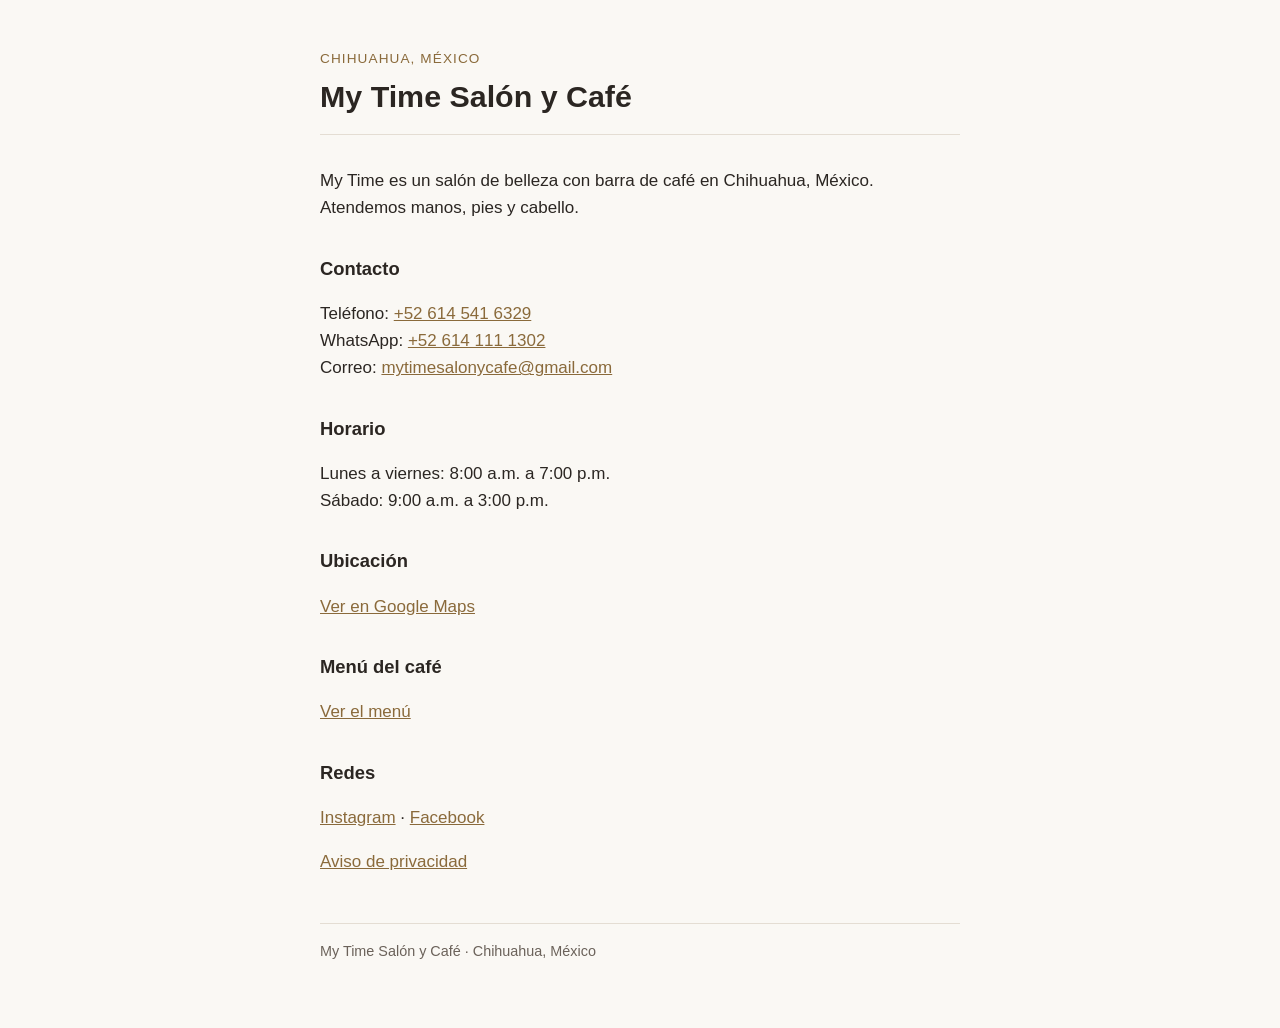
==== index.html @ 638a262f "Sitio genérico de My Time Salón y Café" ====
<!doctype html>
<html lang="es">
<head>
  <meta charset="utf-8">
  <meta name="viewport" content="width=device-width, initial-scale=1">
  <title>My Time Salón y Café</title>
  <meta name="description" content="My Time Salón y Café en Chihuahua, México: salón de belleza y barra de café.">
  <link rel="stylesheet" href="estilo.css">
</head>
<body>
  <main>
    <header>
      <p class="marca">Chihuahua, México</p>
      <h1>My Time Salón y Café</h1>
    </header>

    <p>My Time es un salón de belleza con barra de café en Chihuahua, México. Atendemos manos, pies y cabello.</p>

    <h2>Contacto</h2>
    <p>Teléfono: <a href="tel:+526145416329">+52 614 541 6329</a><br>
    WhatsApp: <a href="https://wa.me/526141111302">+52 614 111 1302</a><br>
    Correo: <a href="mailto:mytimesalonycafe@gmail.com">mytimesalonycafe@gmail.com</a></p>

    <h2>Horario</h2>
    <p>Lunes a viernes: 8:00 a.m. a 7:00 p.m.<br>Sábado: 9:00 a.m. a 3:00 p.m.</p>

    <h2>Ubicación</h2>
    <p><a href="https://share.google/6WHTY5V3MHViZvYzv">Ver en Google Maps</a></p>

    <h2>Menú del café</h2>
    <p><a href="https://mytimesalonycafe1-source.github.io/menu-mytime/">Ver el menú</a></p>

    <h2>Redes</h2>
    <p><a href="https://www.instagram.com/mytimesalonycafe/">Instagram</a> · <a href="https://www.facebook.com/61569001865676/">Facebook</a></p>

    <p><a href="privacidad.html">Aviso de privacidad</a></p>

    <footer>My Time Salón y Café · Chihuahua, México</footer>
  </main>
</body>
</html>
---- estilo.css ----
:root {
  --fondo: #faf8f4;
  --texto: #2b2622;
  --suave: #6b625a;
  --linea: #e4ddd3;
  --acento: #8a6a3b;
  color-scheme: light dark;
}
@media (prefers-color-scheme: dark) {
  :root {
    --fondo: #1d1a17;
    --texto: #ece6de;
    --suave: #b3a99d;
    --linea: #3a342e;
    --acento: #d2b07a;
  }
}
* { box-sizing: border-box; }
body {
  margin: 0;
  background: var(--fondo);
  color: var(--texto);
  font: 17px/1.6 -apple-system, BlinkMacSystemFont, "Segoe UI", Roboto, "Helvetica Neue", Arial, sans-serif;
}
main { max-width: 42rem; margin: 0 auto; padding: 3rem 1rem 4rem; }
header { border-bottom: 1px solid var(--linea); padding-bottom: 1.25rem; margin-bottom: 2rem; }
.marca { font-size: .85rem; letter-spacing: .08em; text-transform: uppercase; color: var(--acento); margin: 0 0 .5rem; }
h1 { font-size: 1.9rem; line-height: 1.2; margin: 0; text-wrap: balance; }
h2 { font-size: 1.15rem; margin: 2rem 0 .5rem; }
p, li { color: var(--texto); }
ul { padding-left: 1.2rem; }
a { color: var(--acento); }
a:focus-visible { outline: 2px solid var(--acento); outline-offset: 2px; }
.nota { color: var(--suave); font-size: .9rem; }
footer { margin-top: 3rem; padding-top: 1rem; border-top: 1px solid var(--linea); color: var(--suave); font-size: .9rem; }
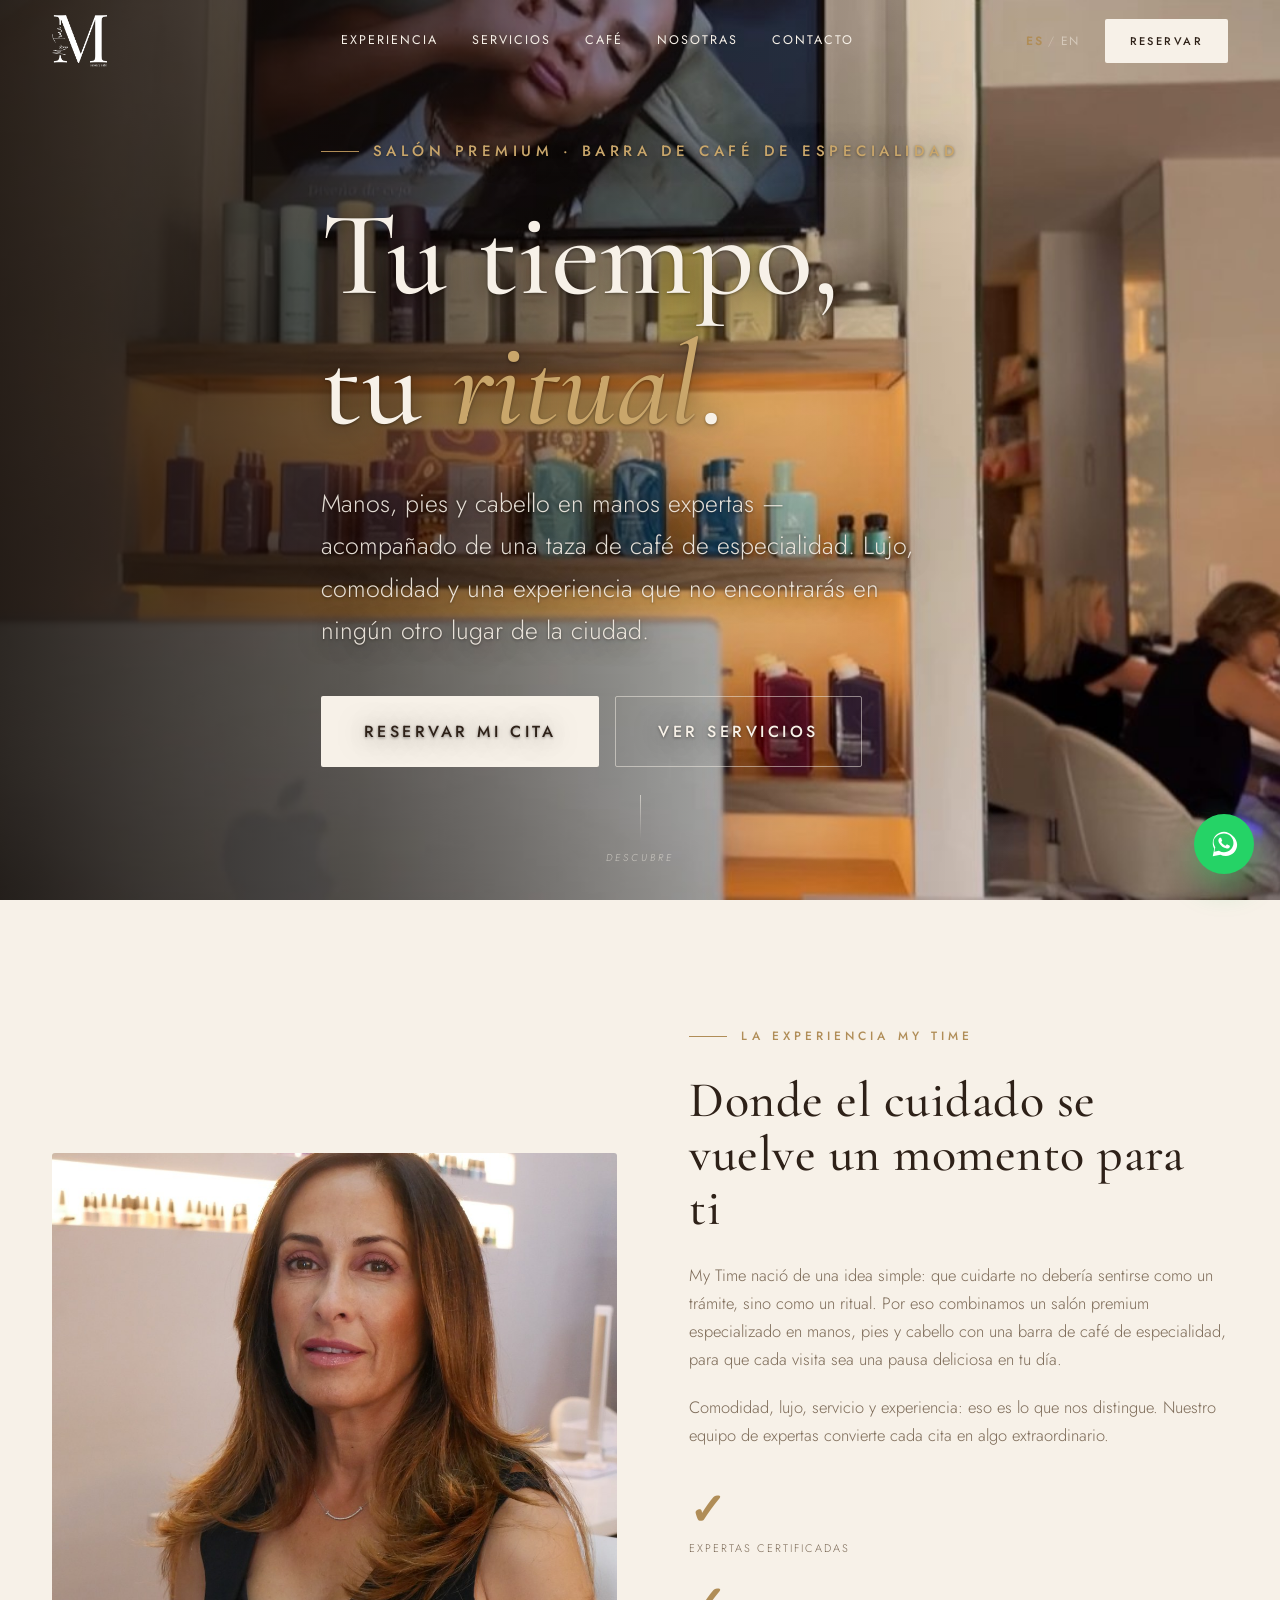
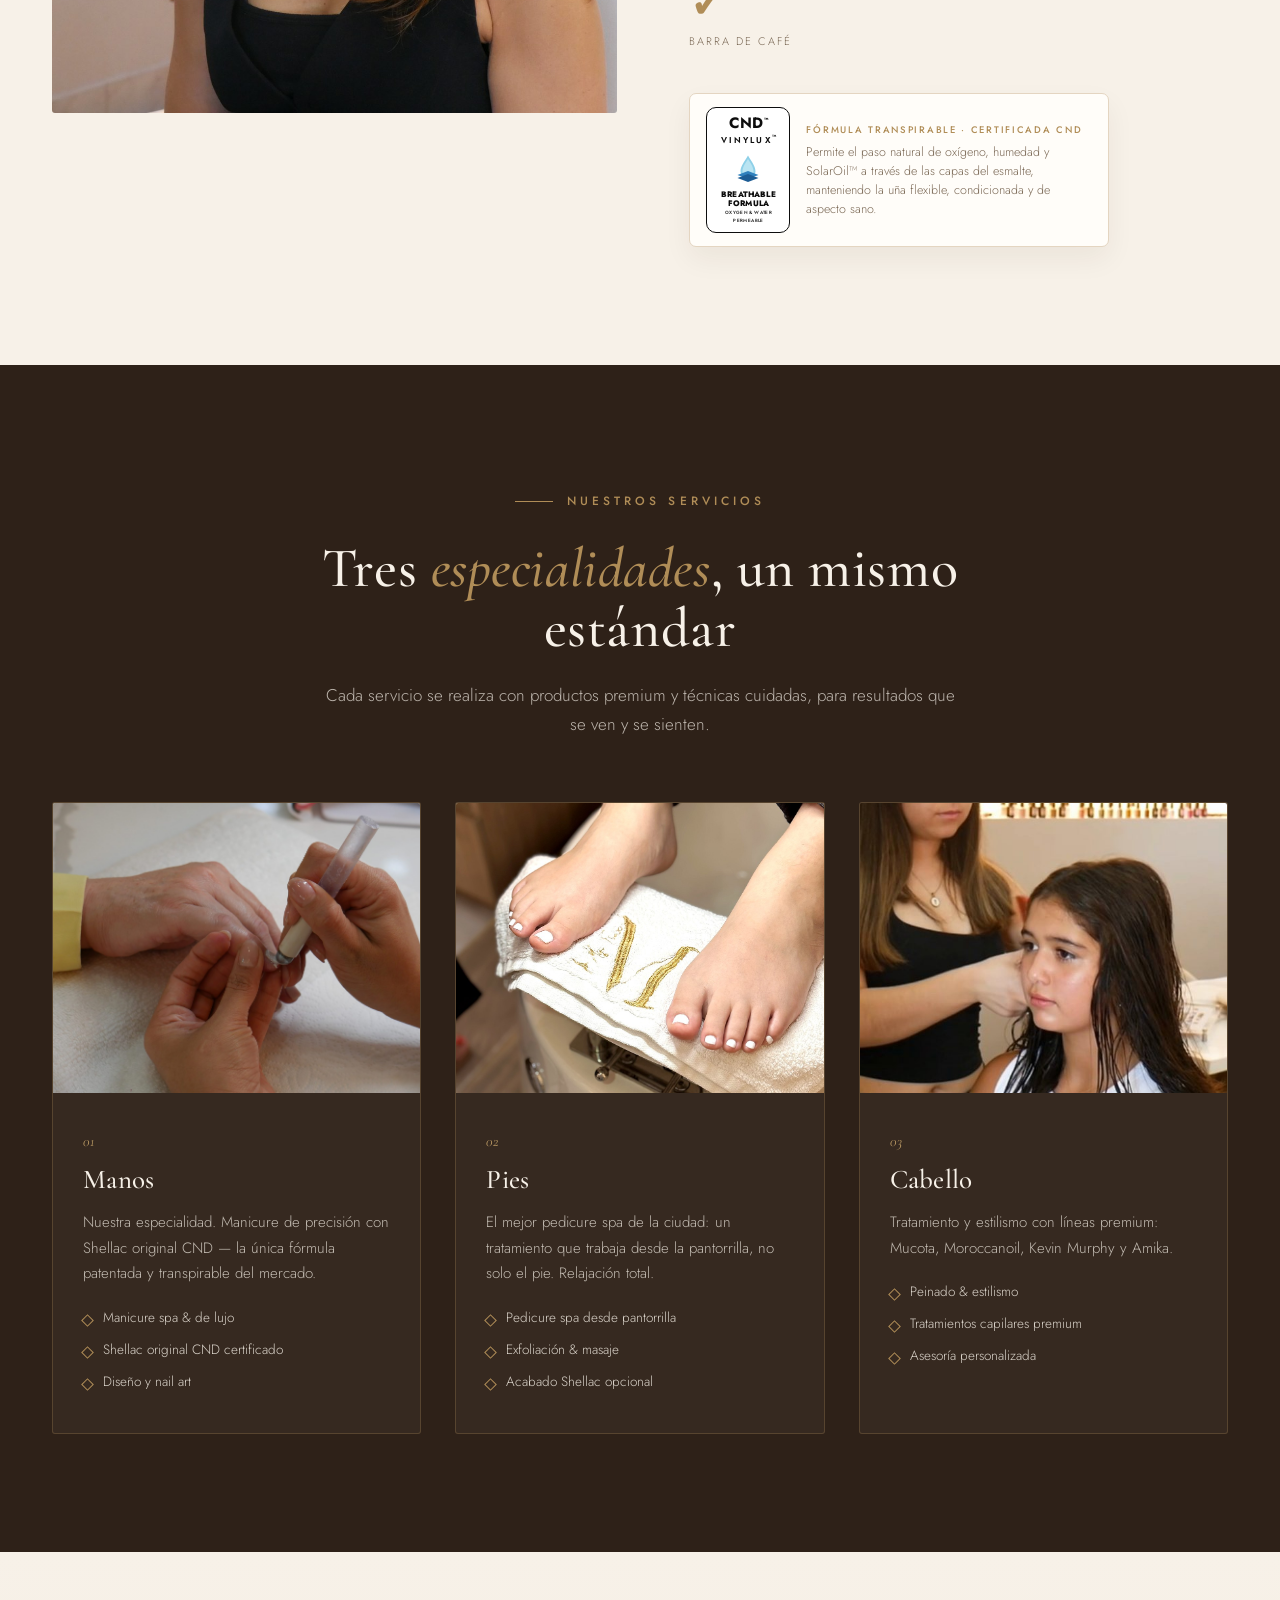
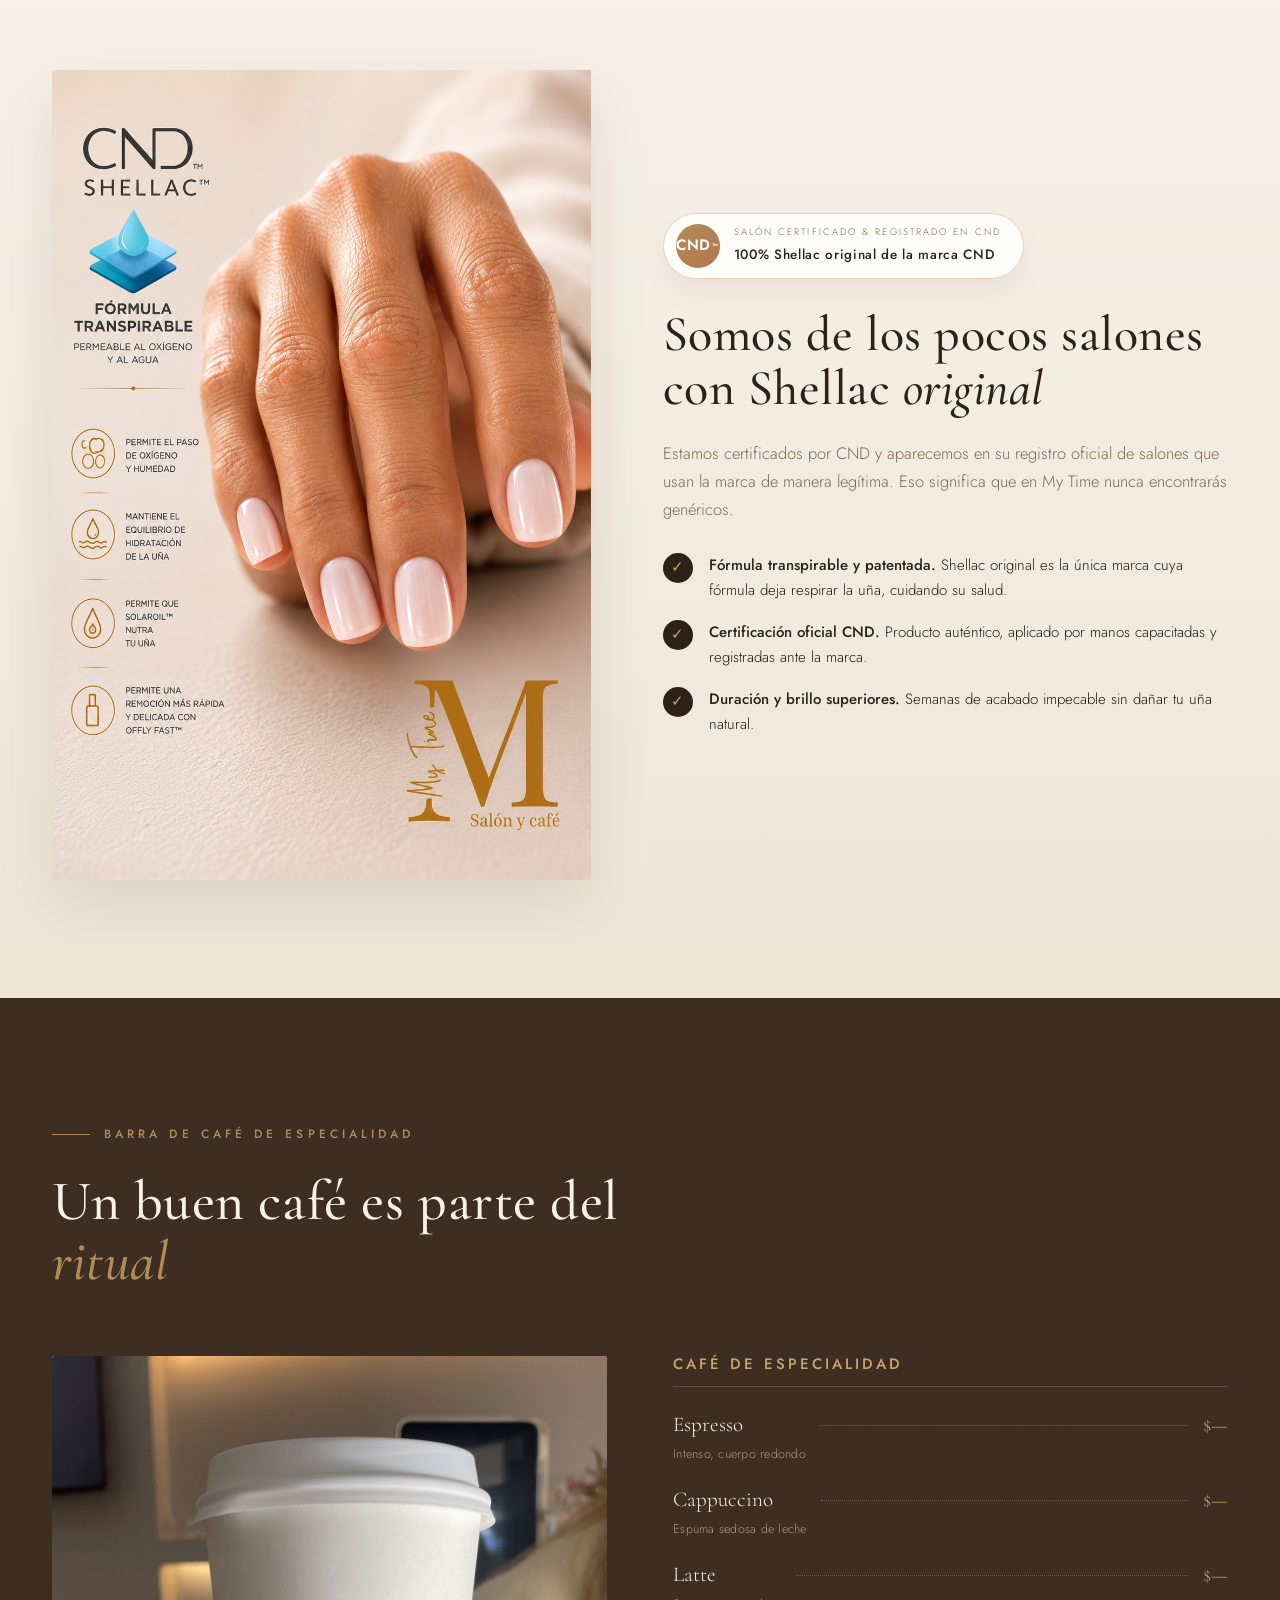
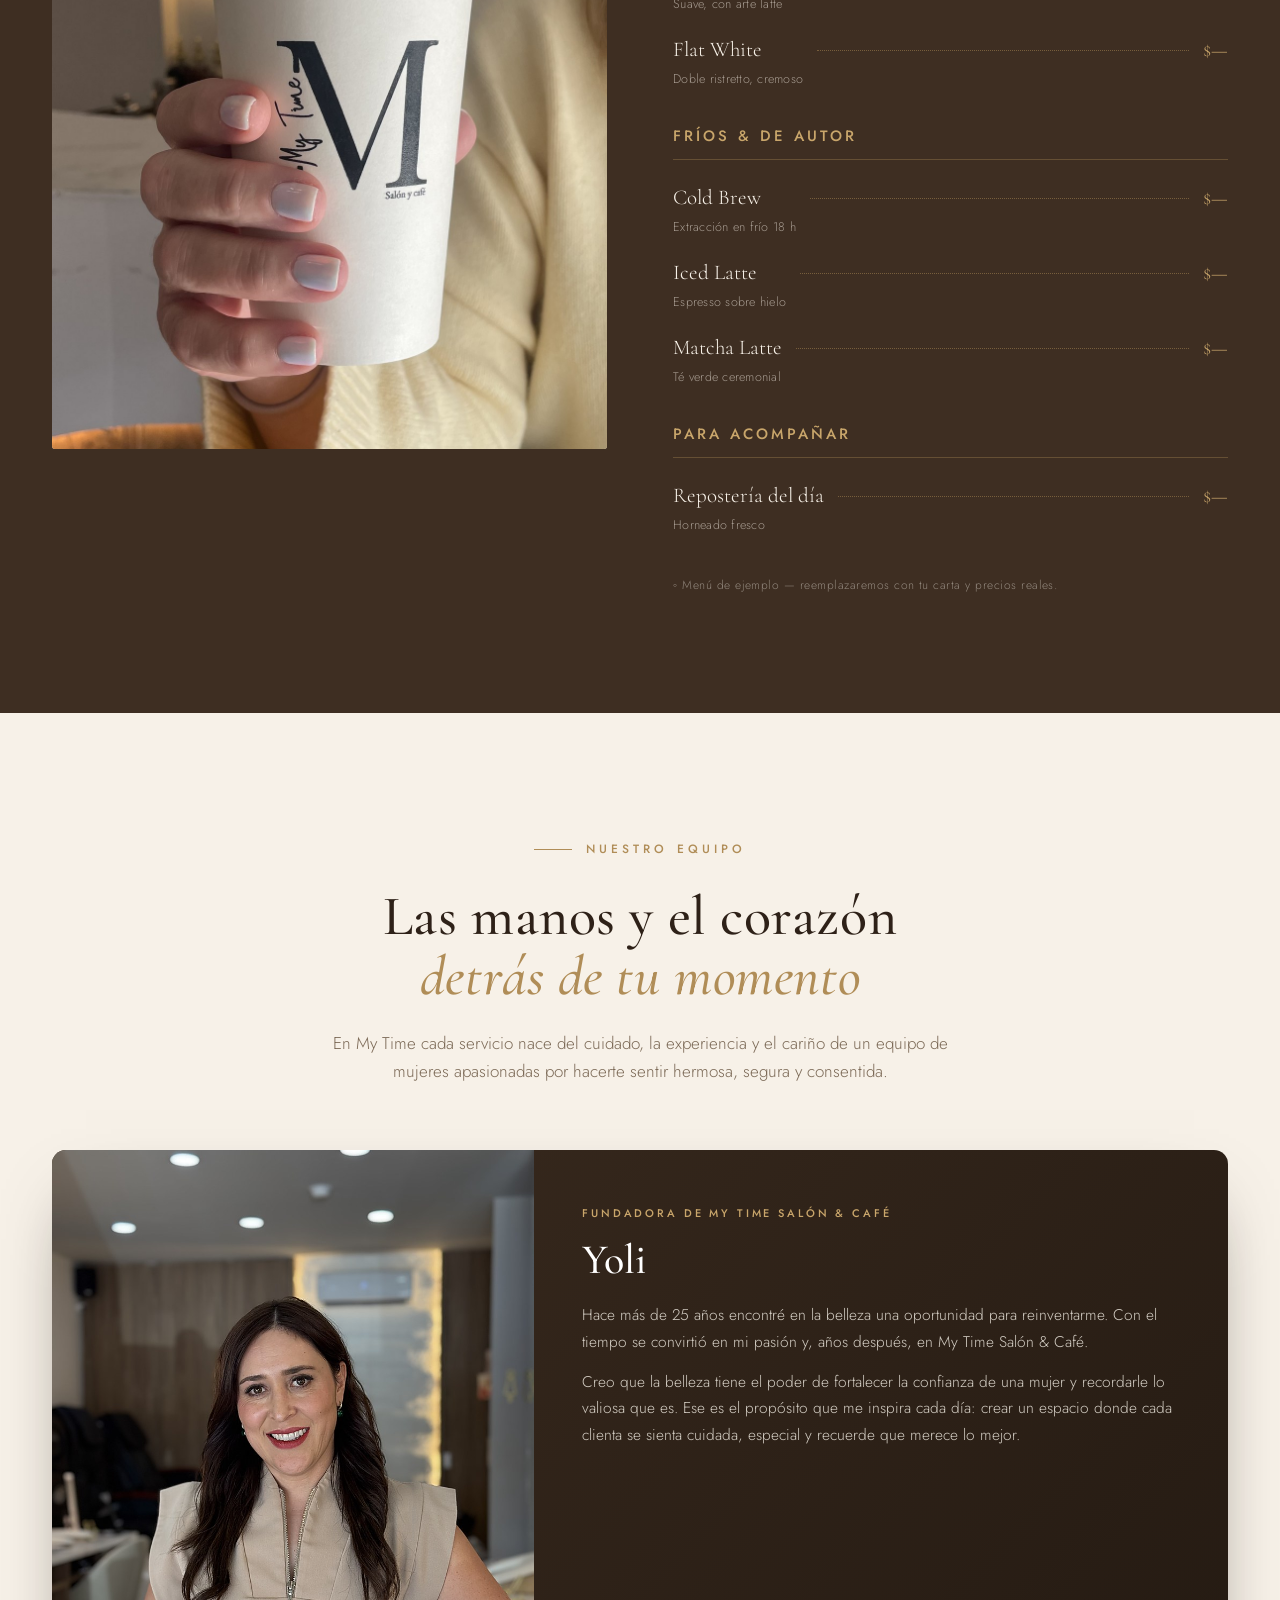
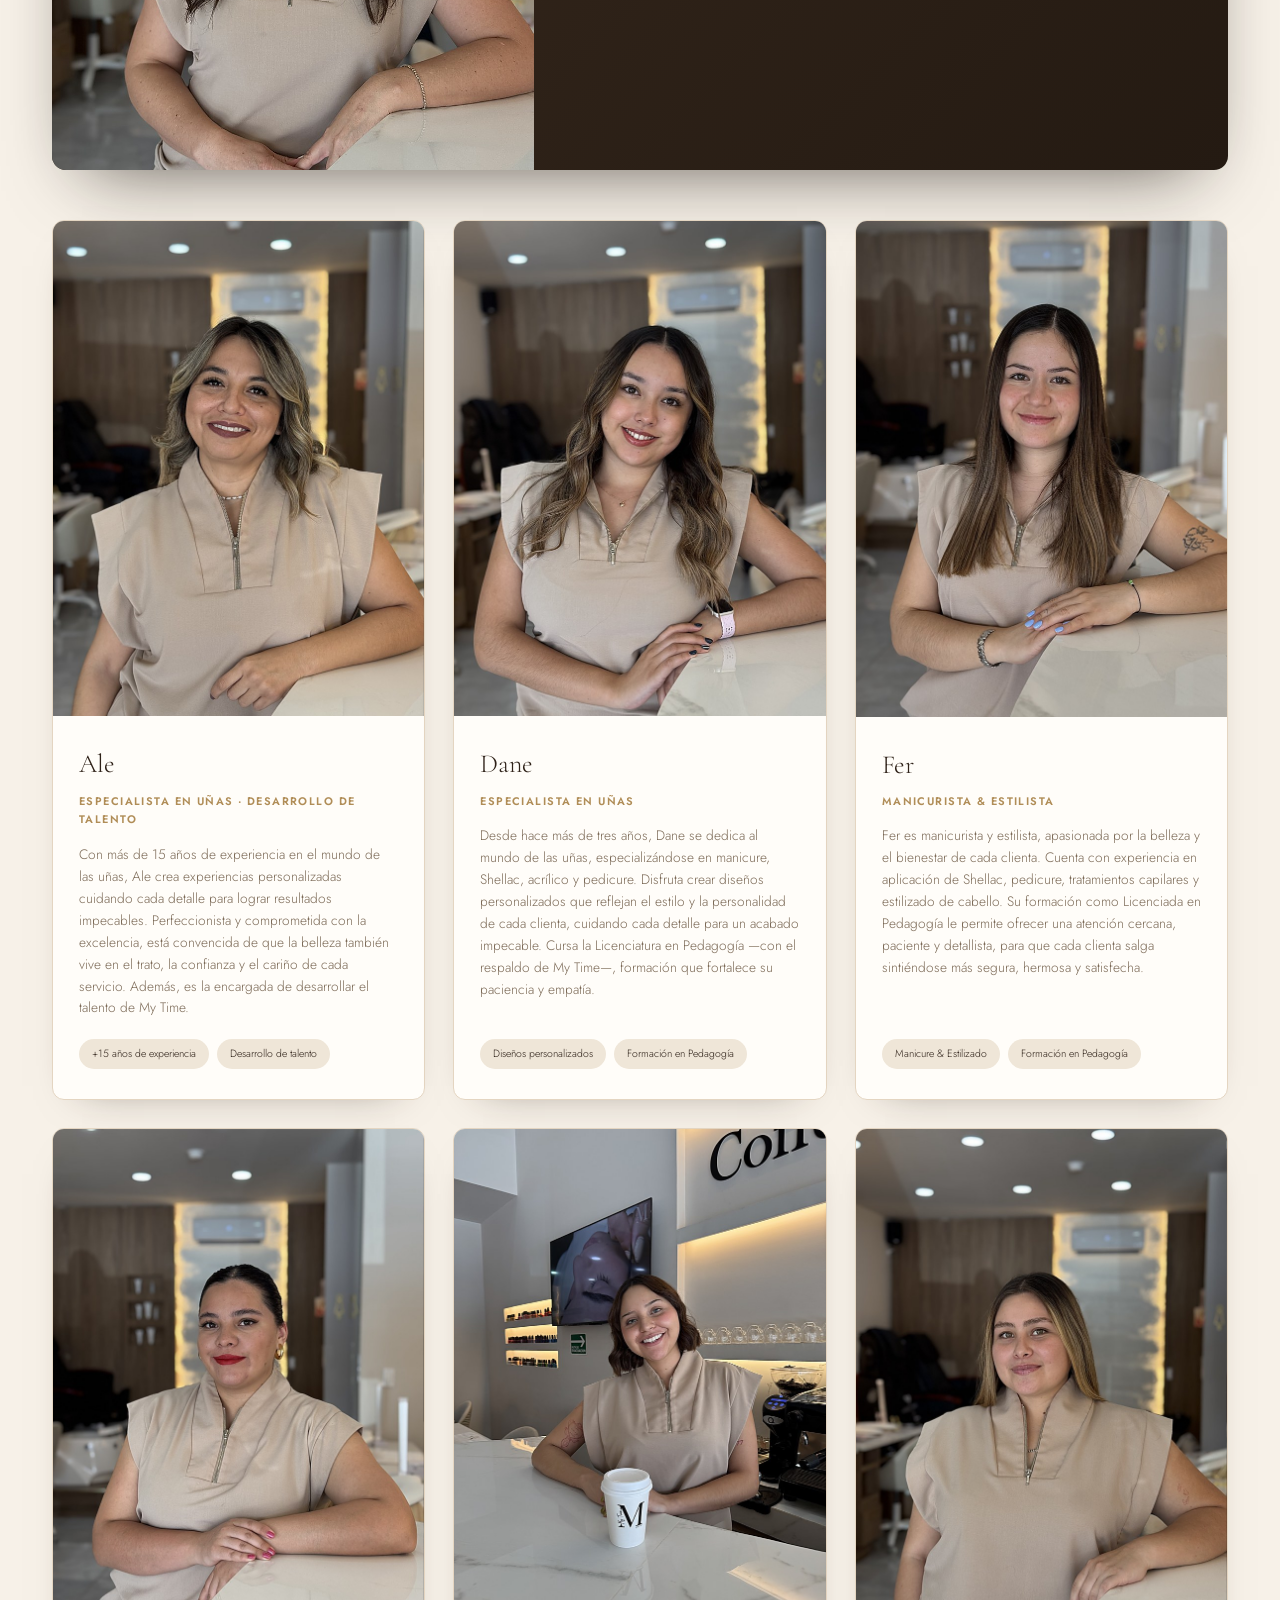
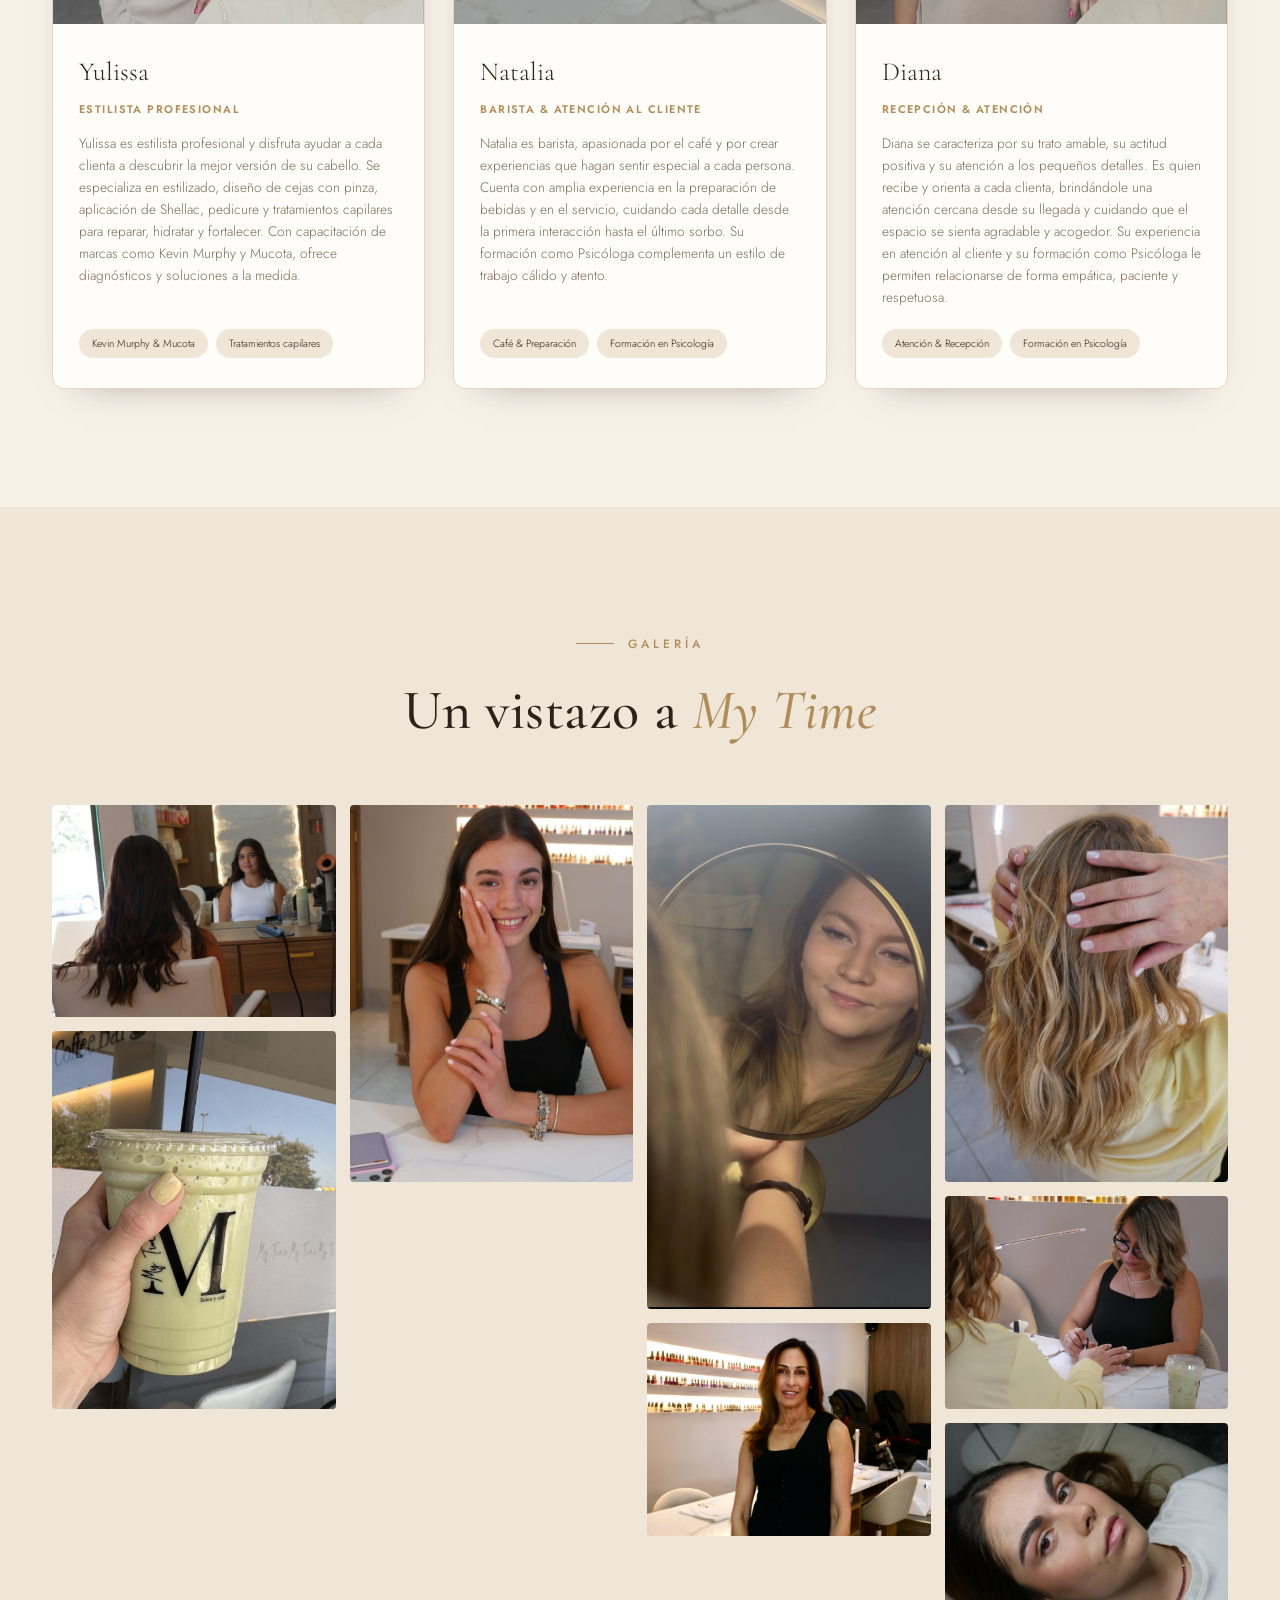
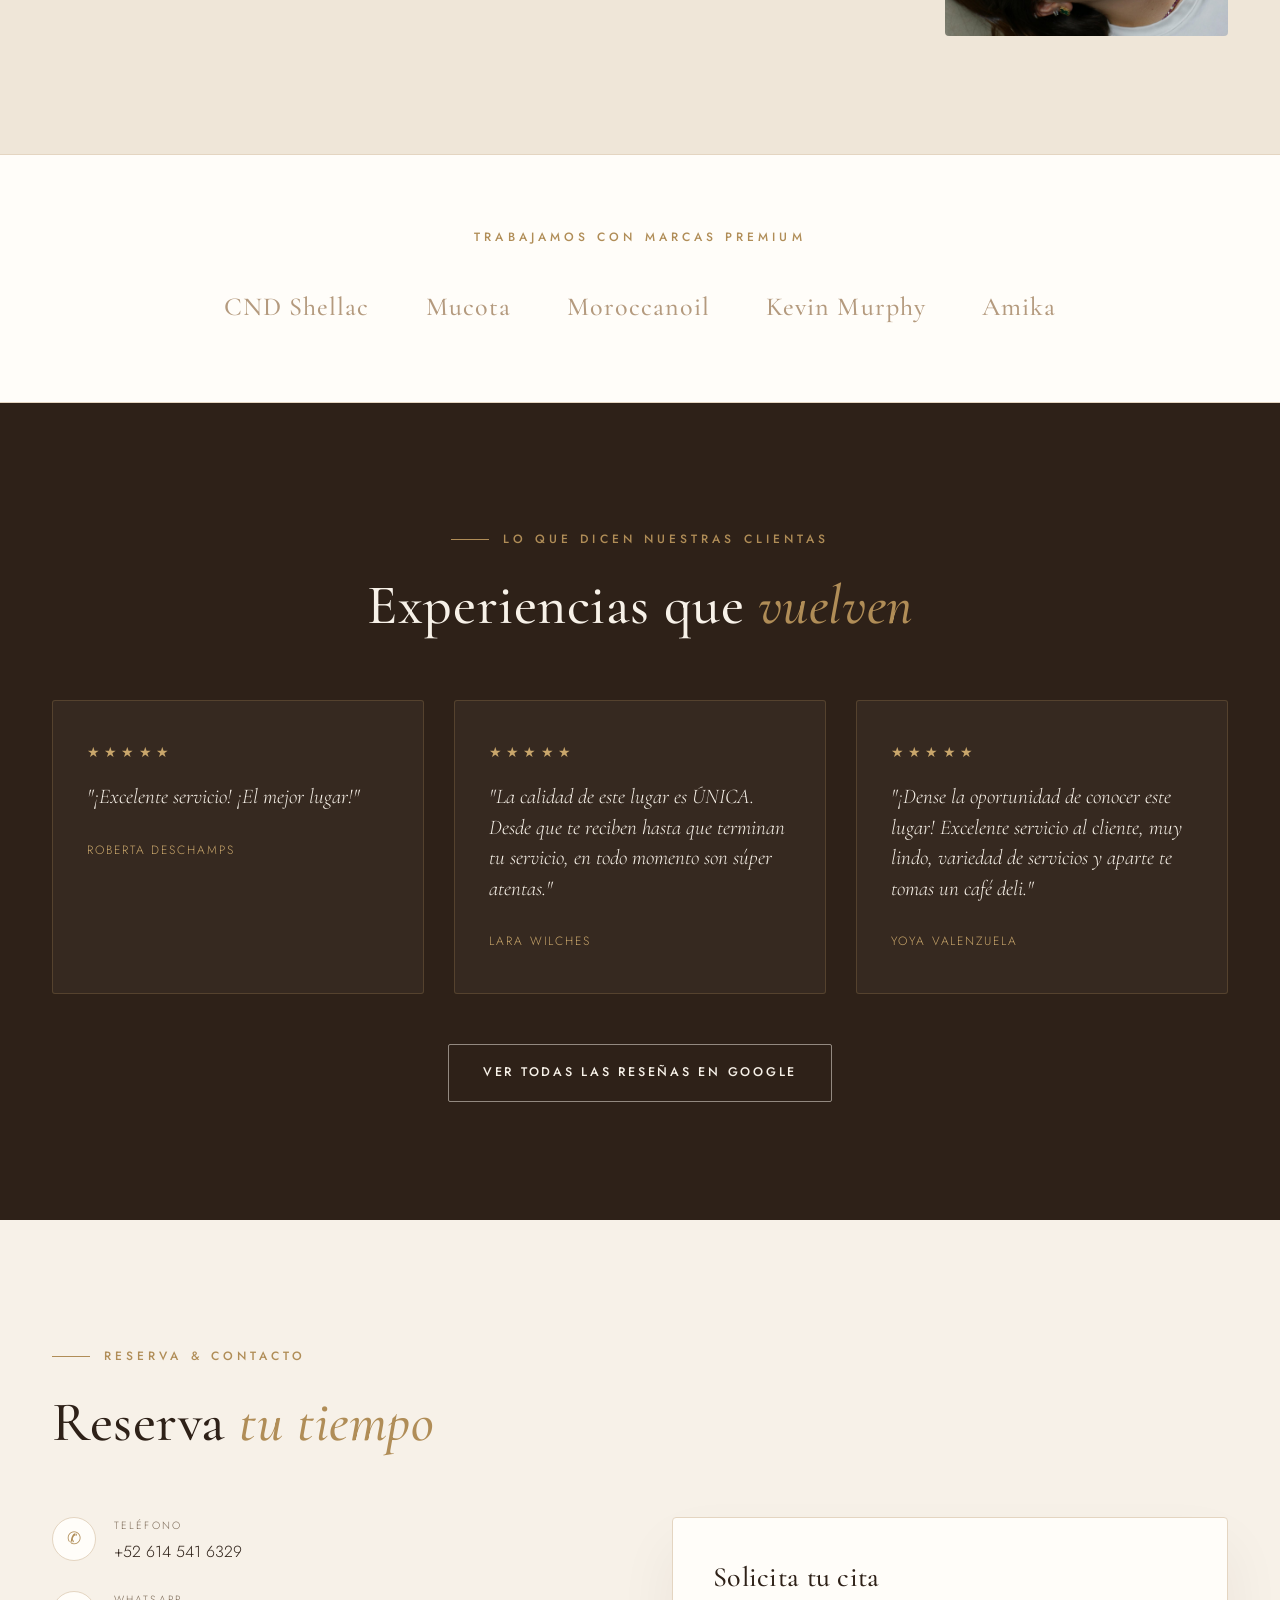
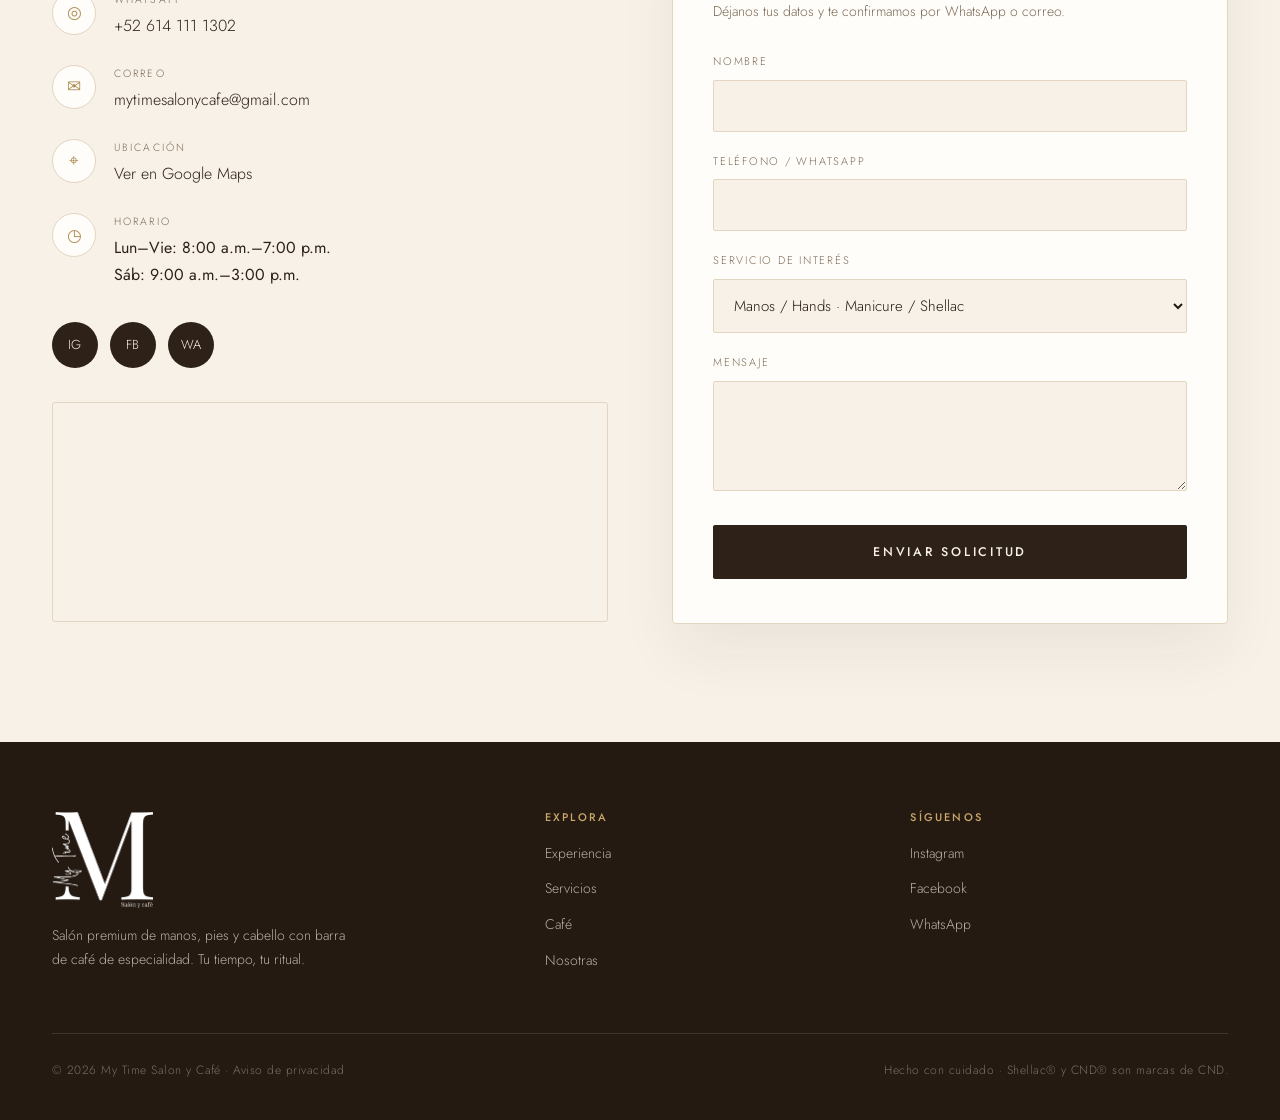
==== commit 869e1fed: "Sitio completo del salón (versión de trabajo) con aviso de privacidad" ====
--- a/index.html
+++ b/index.html
@@ -1,41 +1,865 @@
-<!doctype html>
+<!DOCTYPE html>
 <html lang="es">
 <head>
-  <meta charset="utf-8">
-  <meta name="viewport" content="width=device-width, initial-scale=1">
-  <title>My Time Salón y Café</title>
-  <meta name="description" content="My Time Salón y Café en Chihuahua, México: salón de belleza y barra de café.">
-  <link rel="stylesheet" href="estilo.css">
+<meta charset="UTF-8">
+<meta name="viewport" content="width=device-width, initial-scale=1.0">
+<title>My Time Salon y Café · Salón premium & barra de café de especialidad</title>
+<meta name="description" content="Salón premium de manos, pies y cabello con barra de café de especialidad. Shellac original CND certificado, pedicure spa y marcas premium. Una experiencia extraordinaria.">
+<link rel="preconnect" href="https://fonts.googleapis.com">
+<link rel="preconnect" href="https://fonts.gstatic.com" crossorigin>
+<link href="https://fonts.googleapis.com/css2?family=Cormorant+Garamond:ital,wght@0,400;0,500;0,600;1,400&family=Jost:wght@300;400;500;600&family=Pinyon+Script&display=swap" rel="stylesheet">
+<style>
+:root{
+  --cream:#F7F1E8;
+  --cream-2:#EFE6D8;
+  --sand:#E4D5C1;
+  --taupe:#B49A7E;
+  --brass:#B08D57;
+  --brass-2:#C9A66B;
+  --espresso:#2E2118;
+  --espresso-2:#3E2E22;
+  --terra:#B5744F;
+  --ink:#241A12;
+  --muted:#7C6A57;
+  --white:#FFFDF9;
+  --serif:'Cormorant Garamond',Georgia,serif;
+  --sans:'Jost',-apple-system,Segoe UI,sans-serif;
+  --maxw:1240px;
+  --logo:url("[data-uri]");
+}
+*{margin:0;padding:0;box-sizing:border-box}
+html{scroll-behavior:smooth}
+body{
+  font-family:var(--sans);
+  background:var(--cream);
+  color:var(--ink);
+  font-weight:300;
+  line-height:1.7;
+  -webkit-font-smoothing:antialiased;
+  overflow-x:hidden;
+}
+h1,h2,h3,h4{font-family:var(--serif);font-weight:500;line-height:1.08;letter-spacing:.01em}
+img{max-width:100%;display:block}
+a{color:inherit;text-decoration:none}
+.wrap{max-width:var(--maxw);margin:0 auto;padding:0 32px}
+.label{font-family:var(--sans);font-size:12px;letter-spacing:.34em;text-transform:uppercase;font-weight:500;color:var(--brass)}
+.eyebrow{display:inline-flex;align-items:center;gap:14px;margin-bottom:26px}
+.eyebrow::before{content:"";width:38px;height:1px;background:var(--brass)}
+.btn{
+  display:inline-flex;align-items:center;gap:10px;
+  font-family:var(--sans);font-size:12.5px;letter-spacing:.22em;text-transform:uppercase;font-weight:500;
+  padding:17px 34px;border-radius:2px;cursor:pointer;border:1px solid transparent;
+  transition:.35s ease;
+}
+.btn-solid{background:var(--espresso);color:var(--cream)}
+.btn-solid:hover{background:var(--brass);color:#fff}
+.btn-ghost{background:transparent;border-color:currentColor;color:var(--espresso)}
+.btn-ghost:hover{background:var(--espresso);color:var(--cream);border-color:var(--espresso)}
+.btn-light{background:var(--cream);color:var(--espresso)}
+.btn-light:hover{background:var(--brass);color:#fff}
+
+/* ---------- placeholder media ---------- */
+.ph{position:relative;overflow:hidden;background:linear-gradient(135deg,#e9dcc8,#d8c3a6 45%,#c2a583);isolation:isolate}
+.ph::after{
+  content:attr(data-ph);position:absolute;inset:0;display:flex;align-items:center;justify-content:center;
+  text-align:center;padding:24px;font-family:var(--sans);font-size:11px;letter-spacing:.24em;text-transform:uppercase;
+  color:rgba(46,33,24,.55);font-weight:500;line-height:2;
+}
+.ph::before{
+  content:"";position:absolute;inset:0;
+  background:
+    radial-gradient(circle at 30% 25%,rgba(255,255,255,.35),transparent 42%),
+    radial-gradient(circle at 78% 80%,rgba(46,33,24,.14),transparent 46%);
+  mix-blend-mode:overlay;
+}
+.ph-dark{background:linear-gradient(140deg,#3a2b1f,#2a1e15 55%,#1c130d)}
+.ph-dark::after{color:rgba(247,241,232,.5)}
+
+/* ---------- nav ---------- */
+header{position:fixed;top:0;left:0;width:100%;z-index:100;transition:.4s ease}
+header.scrolled{background:rgba(247,241,232,.94);backdrop-filter:blur(12px);box-shadow:0 1px 0 rgba(46,33,24,.08)}
+.nav{display:flex;align-items:center;justify-content:space-between;height:82px}
+.brand{display:flex;flex-direction:column;line-height:1;color:var(--cream);transition:.4s}
+.scrolled .brand{color:var(--espresso)}
+.brand-logo{display:block;width:120px;height:52px;background:var(--logo) left center/contain no-repeat;filter:brightness(0) invert(1);transition:.4s}
+.scrolled .brand-logo{filter:none}
+.foot-logo{display:block;width:104px;height:96px;background:var(--logo) left center/contain no-repeat;filter:brightness(0) invert(1);margin-bottom:6px}
+.brand .bm{font-family:'Pinyon Script',cursive;font-size:34px;font-weight:400;letter-spacing:.01em;line-height:.9}
+.brand .bs{font-family:var(--sans);font-size:9px;letter-spacing:.44em;text-transform:uppercase;margin-top:2px;opacity:.85;padding-left:2px}
+.nav-links{display:flex;align-items:center;gap:34px}
+.nav-links a.navlink{font-size:12.5px;letter-spacing:.16em;text-transform:uppercase;font-weight:400;color:var(--cream);transition:.3s;position:relative}
+.scrolled .nav-links a.navlink{color:var(--espresso)}
+.nav-links a.navlink::after{content:"";position:absolute;left:0;bottom:-6px;width:0;height:1px;background:var(--brass);transition:.3s}
+.nav-links a.navlink:hover::after{width:100%}
+.nav-links a.navlink:hover{color:var(--brass-2)}
+.lang{display:flex;gap:2px;align-items:center;font-size:12px;letter-spacing:.12em;color:var(--cream)}
+.scrolled .lang{color:var(--espresso)}
+.lang button{background:none;border:none;color:inherit;cursor:pointer;font-family:var(--sans);font-size:12px;letter-spacing:.12em;opacity:.5;padding:2px 3px;transition:.25s}
+.lang button.active{opacity:1;color:var(--brass);font-weight:600}
+.nav-cta{padding:12px 24px;font-size:11px}
+.burger{display:none;flex-direction:column;gap:5px;background:none;border:none;cursor:pointer;padding:6px}
+.burger span{width:24px;height:2px;background:var(--cream);transition:.3s}
+.scrolled .burger span{background:var(--espresso)}
+
+/* ---------- hero ---------- */
+.hero{position:relative;min-height:100vh;display:flex;align-items:center;color:var(--cream);overflow:hidden}
+.hero-photo{position:absolute;inset:0;z-index:-2}
+.hero-photo img,.hero-photo video{width:100%;height:100%;object-fit:cover;object-position:center;display:block}
+.hero::before{content:"";position:absolute;inset:0;z-index:-1;background:linear-gradient(90deg,rgba(18,12,8,.86) 0%,rgba(18,12,8,.6) 28%,rgba(18,12,8,.2) 55%,transparent 80%)}
+.hero-inner{text-shadow:0 2px 26px rgba(15,10,6,.6),0 1px 3px rgba(15,10,6,.4)}
+.hero-media{position:absolute;inset:0;z-index:-2;background:linear-gradient(150deg,#3a2b1f,#2a1e15 50%,#17100b)}
+.hero-media::after{content:attr(data-ph);position:absolute;bottom:22px;right:26px;font-size:10px;letter-spacing:.2em;text-transform:uppercase;color:rgba(247,241,232,.4)}
+.hero-media .grain{position:absolute;inset:0;opacity:.5;background:
+  radial-gradient(circle at 22% 30%,rgba(176,141,87,.32),transparent 45%),
+  radial-gradient(circle at 82% 70%,rgba(181,116,79,.28),transparent 50%);
+  animation:drift 18s ease-in-out infinite alternate}
+@keyframes drift{from{transform:scale(1) translate(0,0)}to{transform:scale(1.12) translate(-2%,-2%)}}
+.hero-inner{max-width:760px}
+.hero h1{font-size:clamp(60px,9.4vw,120px);font-weight:500;letter-spacing:.005em}
+.hero h1 em{font-style:italic;color:var(--brass-2)}
+.hero p.sub{font-size:clamp(21px,2vw,25px);font-weight:300;max-width:600px;margin:32px 0 44px;color:rgba(247,241,232,.9)}
+.hero .label{font-size:15px;letter-spacing:.3em}
+.hero .hero-cta .btn{font-size:16px;padding:21px 42px}
+.hero .label{color:var(--brass-2)}
+.hero-cta{display:flex;gap:16px;flex-wrap:wrap}
+.scroll-hint{position:absolute;bottom:34px;left:50%;transform:translateX(-50%);font-size:10px;letter-spacing:.3em;text-transform:uppercase;color:rgba(247,241,232,.6);display:flex;flex-direction:column;align-items:center;gap:10px;z-index:3}
+.scroll-hint span{width:1px;height:44px;background:linear-gradient(rgba(247,241,232,.6),transparent);animation:pulse 2.2s infinite}
+@keyframes pulse{0%,100%{opacity:.3}50%{opacity:1}}
+
+/* ---------- sections ---------- */
+section{position:relative}
+.sec{padding:118px 0}
+.sec-head{max-width:640px;margin-bottom:64px}
+.sec-head.center{margin-left:auto;margin-right:auto;text-align:center}
+.sec-head.center .eyebrow{justify-content:center}
+.sec-title{font-size:clamp(34px,4.6vw,56px);color:var(--espresso)}
+.sec-title em{font-style:italic;color:var(--brass)}
+.sec-intro{font-size:17px;color:var(--muted);margin-top:22px}
+
+/* intro / experience */
+.exp{background:var(--cream)}
+.exp-grid{display:grid;grid-template-columns:1.05fr 1fr;gap:72px;align-items:center}
+.exp-media{height:560px;border-radius:3px}
+.exp-copy h2{font-size:clamp(32px,4vw,50px);color:var(--espresso);margin-bottom:26px}
+.exp-copy p{color:var(--muted);margin-bottom:20px;font-size:16.5px}
+.exp-stats{display:flex;gap:44px;margin-top:40px;flex-wrap:wrap}
+.exp-stats .st b{font-family:var(--serif);font-size:44px;color:var(--brass);font-weight:600;display:block;line-height:1}
+.exp-stats .st small{font-size:11px;letter-spacing:.18em;text-transform:uppercase;color:var(--muted)}
+
+/* services */
+.services{background:var(--espresso);color:var(--cream)}
+.services .sec-title,.services .exp-copy h2{color:var(--cream)}
+.services .sec-intro{color:rgba(247,241,232,.7)}
+.svc-grid{display:grid;grid-template-columns:repeat(3,1fr);gap:34px}
+.svc{background:rgba(247,241,232,.04);border:1px solid rgba(176,141,87,.28);border-radius:3px;overflow:hidden;transition:.4s;display:flex;flex-direction:column}
+.svc:hover{transform:translateY(-8px);border-color:var(--brass);background:rgba(247,241,232,.07)}
+.svc-media{height:290px}
+.svc-media video{width:100%;height:100%;object-fit:cover;display:block}
+.svc-body{padding:34px 30px 40px}
+.svc-body .num{font-family:var(--serif);font-size:15px;color:var(--brass-2);font-style:italic}
+.svc-body h3{font-size:27px;margin:10px 0 16px;color:var(--cream)}
+.svc-body p{font-size:15px;color:rgba(247,241,232,.72);margin-bottom:20px}
+.svc-body ul{list-style:none;display:flex;flex-direction:column;gap:9px}
+.svc-body li{font-size:13.5px;color:rgba(247,241,232,.85);padding-left:20px;position:relative}
+.svc-body li::before{content:"";position:absolute;left:0;top:9px;width:7px;height:7px;border:1px solid var(--brass);transform:rotate(45deg)}
+
+/* shellac feature */
+.shellac{background:linear-gradient(180deg,var(--cream),var(--cream-2))}
+.shellac-grid{display:grid;grid-template-columns:1fr 1.05fr;gap:72px;align-items:center}
+.shellac-media{border-radius:3px;align-self:center}
+.shellac-media img{width:100%;height:auto;display:block;border-radius:3px;box-shadow:0 24px 60px rgba(46,33,24,.1)}
+.badge-cert{display:inline-flex;align-items:center;gap:14px;background:var(--white);border:1px solid var(--sand);border-radius:60px;padding:10px 22px 10px 12px;margin-bottom:28px;box-shadow:0 12px 30px rgba(46,33,24,.06)}
+.badge-cert .seal{width:44px;height:44px;border-radius:50%;background:linear-gradient(135deg,var(--brass),var(--terra));display:flex;align-items:center;justify-content:center;color:#fff;font-family:var(--serif);font-size:19px;font-weight:600}
+.badge-cert div small{display:block;font-size:9.5px;letter-spacing:.22em;text-transform:uppercase;color:var(--muted)}
+.badge-cert div b{font-size:13.5px;letter-spacing:.05em;color:var(--espresso);font-weight:500}
+.shellac-copy h2{font-size:clamp(32px,4vw,50px);color:var(--espresso);margin-bottom:24px}
+.shellac-copy p{color:var(--muted);margin-bottom:18px;font-size:16.5px}
+.shellac-points{margin-top:30px;display:flex;flex-direction:column;gap:16px}
+.shellac-points .pt{display:flex;gap:16px;align-items:flex-start}
+.shellac-points .pt i{flex:none;width:30px;height:30px;border-radius:50%;background:var(--espresso);color:var(--brass-2);display:flex;align-items:center;justify-content:center;font-style:normal;font-family:var(--serif);font-size:15px}
+.shellac-points .pt p{margin:0;font-size:15px;color:var(--ink)}
+.shellac-points .pt p b{font-weight:500;color:var(--espresso)}
+
+/* cafe */
+.cafe{background:var(--espresso-2);color:var(--cream)}
+.cafe .sec-title{color:var(--cream)}
+.cafe .sec-intro{color:rgba(247,241,232,.72)}
+.cafe-grid{display:grid;grid-template-columns:1fr 1fr;gap:66px;align-items:start}
+.cafe-media{border-radius:3px;position:sticky;top:100px;align-self:start}
+.cafe-media img{width:100%;height:auto;display:block;border-radius:3px}
+.menu-cat{margin-bottom:38px}
+.menu-cat h3{font-size:15px;letter-spacing:.2em;text-transform:uppercase;color:var(--brass-2);font-family:var(--sans);font-weight:500;padding-bottom:14px;border-bottom:1px solid rgba(176,141,87,.35);margin-bottom:20px}
+.menu-item{display:flex;align-items:baseline;gap:14px;margin-bottom:16px}
+.menu-item .mi-name{font-family:var(--serif);font-size:21px;color:var(--cream)}
+.menu-item .mi-desc{font-size:12.5px;color:rgba(247,241,232,.55);display:block;margin-top:2px;letter-spacing:.02em;font-family:var(--sans)}
+.menu-item .mi-dots{flex:1;border-bottom:1px dotted rgba(176,141,87,.5);transform:translateY(-5px)}
+.menu-item .mi-price{font-family:var(--serif);font-size:20px;color:var(--brass-2)}
+.menu-note{margin-top:14px;font-size:12px;color:rgba(247,241,232,.45);letter-spacing:.04em}
+
+/* team */
+.team{background:var(--cream)}
+.team-grid{display:grid;grid-template-columns:repeat(4,1fr);gap:26px}
+.member{text-align:left}
+.member-media{height:340px;border-radius:3px;margin-bottom:20px;transition:.4s}
+.member:hover .member-media{transform:translateY(-6px)}
+.member h3{font-size:23px;color:var(--espresso)}
+.member .role{font-size:11px;letter-spacing:.18em;text-transform:uppercase;color:var(--brass);margin-top:5px}
+.member p{font-size:14px;color:var(--muted);margin-top:12px}
+
+/* gallery */
+.gallery{background:var(--cream-2)}
+.gal-grid{column-count:4;column-gap:14px}
+.gal-item{break-inside:avoid;margin:0 0 14px;border-radius:4px;overflow:hidden;background-color:#e4d5c1}
+.gal-item img{width:100%;height:auto;display:block}
+
+/* brands */
+.brands{background:var(--white);padding:72px 0;border-top:1px solid var(--sand);border-bottom:1px solid var(--sand)}
+.brands .lab{text-align:center;margin-bottom:38px}
+.brand-row{display:flex;flex-wrap:wrap;justify-content:center;align-items:center;gap:20px 56px}
+.brand-name{font-family:var(--serif);font-size:26px;letter-spacing:.04em;color:var(--taupe);transition:.3s;font-weight:500}
+.brand-name:hover{color:var(--espresso)}
+
+/* testimonials */
+.testi{background:var(--espresso);color:var(--cream)}
+.testi .sec-title{color:var(--cream)}
+.testi-grid{display:grid;grid-template-columns:repeat(3,1fr);gap:30px}
+.quote{background:rgba(247,241,232,.04);border:1px solid rgba(176,141,87,.25);border-radius:3px;padding:40px 34px}
+.quote .stars{color:var(--brass-2);letter-spacing:.3em;font-size:14px;margin-bottom:18px}
+.quote p{font-family:var(--serif);font-size:21px;font-style:italic;color:var(--cream);line-height:1.45;margin-bottom:22px}
+.quote .who{font-size:12px;letter-spacing:.16em;text-transform:uppercase;color:var(--brass-2)}
+
+/* contact */
+.contact{background:var(--cream)}
+.contact-grid{display:grid;grid-template-columns:1fr 1fr;gap:64px}
+.contact-info .line{display:flex;gap:18px;margin-bottom:26px;align-items:flex-start}
+.contact-info .line i{flex:none;width:44px;height:44px;border-radius:50%;background:var(--white);border:1px solid var(--sand);display:flex;align-items:center;justify-content:center;color:var(--brass);font-style:normal;font-size:17px}
+.contact-info .line small{font-size:10.5px;letter-spacing:.2em;text-transform:uppercase;color:var(--muted);display:block;margin-bottom:3px}
+.contact-info .line b{font-weight:400;font-size:16px;color:var(--espresso)}
+.contact-info .line a{font-size:16px;color:var(--espresso);border-bottom:1px solid transparent;transition:.3s}
+.contact-info .line a:hover{border-color:var(--brass);color:var(--brass)}
+.socials{display:flex;gap:12px;margin-top:34px}
+.socials a{width:46px;height:46px;border-radius:50%;background:var(--espresso);color:var(--cream);display:flex;align-items:center;justify-content:center;transition:.35s;font-size:13px;letter-spacing:.02em}
+.socials a:hover{background:var(--brass);transform:translateY(-4px)}
+.map-embed{margin-top:34px;height:220px;border-radius:3px;overflow:hidden;border:1px solid var(--sand)}
+.form{background:var(--white);border:1px solid var(--sand);border-radius:4px;padding:44px 40px;box-shadow:0 30px 60px rgba(46,33,24,.06)}
+.form h3{font-size:28px;color:var(--espresso);margin-bottom:8px}
+.form p.fnote{font-size:14px;color:var(--muted);margin-bottom:28px}
+.field{margin-bottom:20px}
+.field label{display:block;font-size:11px;letter-spacing:.16em;text-transform:uppercase;color:var(--muted);margin-bottom:9px}
+.field input,.field select,.field textarea{
+  width:100%;padding:14px 16px;border:1px solid var(--sand);background:var(--cream);border-radius:2px;
+  font-family:var(--sans);font-size:15px;color:var(--ink);font-weight:300;transition:.3s;
+}
+.field input:focus,.field select:focus,.field textarea:focus{outline:none;border-color:var(--brass);background:var(--white)}
+.field textarea{resize:vertical;min-height:110px}
+.form .btn{width:100%;justify-content:center;margin-top:6px}
+
+/* footer */
+footer{background:var(--ink);color:rgba(247,241,232,.7);padding:70px 0 40px}
+.foot-grid{display:grid;grid-template-columns:1.4fr 1fr 1fr;gap:48px;margin-bottom:48px}
+.foot-brand .bm{font-family:'Pinyon Script',cursive;font-size:44px;color:var(--cream);font-weight:400;line-height:1}
+.foot-brand p{margin-top:16px;font-size:14px;max-width:300px}
+.foot-col h4{font-family:var(--sans);font-size:11px;letter-spacing:.2em;text-transform:uppercase;color:var(--brass-2);margin-bottom:18px;font-weight:500}
+.foot-col a{display:block;font-size:14px;margin-bottom:12px;transition:.3s}
+.foot-col a:hover{color:var(--brass-2)}
+.foot-bottom{border-top:1px solid rgba(247,241,232,.12);padding-top:26px;display:flex;justify-content:space-between;flex-wrap:wrap;gap:12px;font-size:12px;letter-spacing:.04em;color:rgba(247,241,232,.4)}
+
+/* whatsapp float */
+.wa-float{position:fixed;bottom:26px;right:26px;z-index:90;width:60px;height:60px;border-radius:50%;background:#25D366;display:flex;align-items:center;justify-content:center;box-shadow:0 12px 30px rgba(37,211,102,.4);transition:.35s;color:#fff}
+.wa-float:hover{transform:scale(1.08)}
+.wa-float svg{width:30px;height:30px;fill:#fff}
+
+/* cnd breathable credential */
+.stats-row{display:flex;align-items:center;gap:40px;flex-wrap:wrap;margin-top:40px}
+.stats-row .exp-stats{flex-direction:column;gap:22px;margin:0}
+.cnd-cred{display:flex;align-items:center;gap:16px;margin:0;padding:13px 16px;background:var(--white);border:1px solid var(--sand);border-radius:7px;max-width:420px;box-shadow:0 12px 28px rgba(46,33,24,.06)}
+.cnd-badge{flex:none;width:84px;border:1.5px solid #0d0d0d;border-radius:10px;padding:8px 6px 7px;text-align:center;background:#fff}
+.cnd-badge .b1{font-family:var(--sans);font-weight:700;font-size:15px;letter-spacing:.02em;color:#0d0d0d;line-height:.95}
+.cnd-badge .b1 sup,.cnd-badge .b2 sup{font-size:6px;vertical-align:super}
+.cnd-badge .b2{font-family:var(--sans);font-weight:600;font-size:8.5px;letter-spacing:.24em;color:#0d0d0d;margin-top:1px;padding-left:.24em}
+.cnd-drop{width:32px;height:32px;display:block;margin:6px auto 5px}
+.cnd-badge .b3{font-family:var(--sans);font-weight:800;font-size:8px;letter-spacing:.02em;color:#0d0d0d;line-height:1.1}
+.cnd-badge .b4{font-family:var(--sans);font-size:4.6px;font-weight:600;letter-spacing:.08em;color:#333;margin-top:2px}
+.cnd-cred .cc-text small{font-size:9.5px;letter-spacing:.18em;text-transform:uppercase;color:var(--brass);display:block;margin-bottom:5px;font-weight:500}
+.cnd-cred .cc-text p{font-size:12.5px;color:var(--muted);margin:0;line-height:1.5}
+@media(max-width:560px){.cnd-cred{flex-direction:column;text-align:center;max-width:340px}}
+
+/* team · fundadora + colaboradoras */
+.founder{margin-bottom:50px}
+.founder-card{display:grid;grid-template-columns:.82fr 1.18fr;background:linear-gradient(135deg,#3a2b1f,#241a12);border-radius:14px;overflow:hidden;box-shadow:0 30px 70px -34px rgba(20,14,9,.7)}
+.founder-photo{min-height:620px;background-color:#241a15;background-image:radial-gradient(circle at 32% 30%,rgba(176,141,87,.25),transparent 60%),linear-gradient(160deg,#4a382a,#241a15);display:flex;align-items:center;justify-content:center}
+.founder-body{padding:54px 48px;color:#f0e7dd}
+.founder-body .role{font-size:11px;letter-spacing:.26em;text-transform:uppercase;color:var(--brass-2);font-weight:500;margin-bottom:14px}
+.founder-body h3{font-family:var(--serif);font-size:clamp(30px,3.4vw,42px);color:#fff;margin-bottom:20px;font-weight:500}
+.founder-body p{color:rgba(247,241,232,.82);margin-bottom:14px;font-size:15.5px}
+.tm-grid{display:grid;grid-template-columns:repeat(3,1fr);gap:28px}
+.tm-card{background:var(--white);border:1px solid var(--sand);border-radius:12px;overflow:hidden;display:flex;flex-direction:column;transition:.35s;box-shadow:0 16px 40px -30px rgba(46,33,24,.55)}
+.tm-card:hover{transform:translateY(-6px);box-shadow:0 26px 54px -28px rgba(46,33,24,.5)}
+.tm-photo{aspect-ratio:3/4;background-color:#e4d5c1;background-image:radial-gradient(circle at 35% 30%,#f4e9df,transparent 65%),linear-gradient(160deg,#efe6d8,#e4d5c1);background-size:cover;background-position:center;display:flex;align-items:center;justify-content:center}
+.ph-hint{text-align:center;font-size:10.5px;letter-spacing:.16em;text-transform:uppercase;color:var(--taupe)}
+.ph-hint svg{display:block;margin:0 auto 8px;opacity:.55}
+.tm-body{padding:26px 26px 30px;display:flex;flex-direction:column;flex:1}
+.tm-body .name{font-family:var(--serif);font-size:26px;color:var(--espresso);margin-bottom:5px}
+.tm-body .role{font-size:11px;letter-spacing:.13em;text-transform:uppercase;color:var(--brass);font-weight:600;margin-bottom:15px}
+.tm-body p{color:var(--muted);font-size:13.7px;line-height:1.6}
+.tm-tags{margin-top:auto;padding-top:20px;display:flex;flex-wrap:wrap;gap:8px}
+.tm-tags span{font-size:10.5px;background:var(--cream-2);color:var(--espresso);padding:6px 13px;border-radius:20px}
+@media(max-width:900px){.founder-card{grid-template-columns:1fr}.founder-photo{min-height:260px}.tm-grid{grid-template-columns:repeat(2,1fr)}}
+@media(max-width:600px){.tm-grid{grid-template-columns:1fr}.founder-body{padding:34px 26px}}
+
+/* photos */
+.photo{background-size:cover;background-position:center;background-repeat:no-repeat}
+.svc-media,.exp-media,.shellac-media,.cafe-media,.member-media,.gal-item{background-color:#e4d5c1}
+.gal-item .photo{width:100%;height:100%}
+.team-feature{display:grid;grid-template-columns:.92fr 1.08fr;gap:58px;align-items:center}
+.team-portrait{height:540px;border-radius:3px}
+.team-text p{font-size:17px;color:var(--muted);margin-bottom:18px}
+.team-badges{display:flex;flex-wrap:wrap;gap:11px;margin-top:26px}
+.team-badges span{font-size:11.5px;letter-spacing:.14em;text-transform:uppercase;color:var(--espresso);border:1px solid var(--sand);border-radius:40px;padding:10px 18px;background:var(--white)}
+.cnd-logo{display:inline-flex;align-items:center;gap:2px;font-family:var(--sans);font-weight:600;letter-spacing:.02em;line-height:1}
+@media(max-width:960px){.team-feature{grid-template-columns:1fr;gap:34px}.team-portrait{height:430px}}
+
+/* reveal */
+.reveal{opacity:0;transform:translateY(38px);transition:.9s cubic-bezier(.16,.84,.44,1)}
+.reveal.in{opacity:1;transform:none}
+
+/* lang visibility — hide the inactive language, keep natural display of active */
+body:not(.en) [data-en]{display:none}
+body.en [data-es]{display:none}
+
+/* ---------- responsive ---------- */
+@media(max-width:960px){
+  .exp-grid,.shellac-grid,.cafe-grid,.contact-grid{grid-template-columns:1fr;gap:44px}
+  .svc-grid,.testi-grid{grid-template-columns:1fr}
+  .team-grid{grid-template-columns:repeat(2,1fr)}
+  .cafe-media{position:static;max-width:420px;margin:0 auto}
+  .exp-media{height:420px}
+  .gal-grid{column-count:3}
+  .foot-grid{grid-template-columns:1fr 1fr}
+  .scroll-hint{display:none}
+}
+@media(max-width:680px){
+  .wrap{padding:0 22px}
+  .sec{padding:82px 0}
+  .nav-links{position:fixed;inset:0;background:var(--espresso);flex-direction:column;justify-content:center;gap:30px;transform:translateX(100%);transition:.45s;z-index:99}
+  .nav-links.open{transform:none}
+  .nav-links a.navlink,.scrolled .nav-links a.navlink{color:var(--cream);font-size:16px}
+  .nav-cta{display:none}
+  .burger{display:flex;z-index:100}
+  .scrolled .burger span{background:var(--espresso)}
+  .nav-links.open ~ .burger span,.burger.act span{background:var(--cream)}
+  .team-grid{grid-template-columns:1fr 1fr}
+  .gal-grid{column-count:2}
+  .foot-grid{grid-template-columns:1fr}
+  .exp-stats{gap:30px}
+  .hero-cta{flex-direction:column;align-items:flex-start}
+  .hero-cta .btn{width:auto}
+}
+</style>
 </head>
 <body>
-  <main>
-    <header>
-      <p class="marca">Chihuahua, México</p>
-      <h1>My Time Salón y Café</h1>
-    </header>
-
-    <p>My Time es un salón de belleza con barra de café en Chihuahua, México. Atendemos manos, pies y cabello.</p>
-
-    <h2>Contacto</h2>
-    <p>Teléfono: <a href="tel:+526145416329">+52 614 541 6329</a><br>
-    WhatsApp: <a href="https://wa.me/526141111302">+52 614 111 1302</a><br>
-    Correo: <a href="mailto:mytimesalonycafe@gmail.com">mytimesalonycafe@gmail.com</a></p>
-
-    <h2>Horario</h2>
-    <p>Lunes a viernes: 8:00 a.m. a 7:00 p.m.<br>Sábado: 9:00 a.m. a 3:00 p.m.</p>
-
-    <h2>Ubicación</h2>
-    <p><a href="https://share.google/6WHTY5V3MHViZvYzv">Ver en Google Maps</a></p>
-
-    <h2>Menú del café</h2>
-    <p><a href="https://mytimesalonycafe1-source.github.io/menu-mytime/">Ver el menú</a></p>
-
-    <h2>Redes</h2>
-    <p><a href="https://www.instagram.com/mytimesalonycafe/">Instagram</a> · <a href="https://www.facebook.com/61569001865676/">Facebook</a></p>
-
-    <p><a href="privacidad.html">Aviso de privacidad</a></p>
-
-    <footer>My Time Salón y Café · Chihuahua, México</footer>
-  </main>
+
+<!-- ===================== NAV ===================== -->
+<header id="hd">
+  <div class="wrap nav">
+    <a href="#top" class="brand" aria-label="My Time Salón y Café">
+      <span class="brand-logo" role="img" aria-label="My Time Salón y Café"></span>
+    </a>
+    <nav class="nav-links" id="navlinks">
+      <a class="navlink" href="#experiencia" data-es>Experiencia</a><a class="navlink" href="#experiencia" data-en>Experience</a>
+      <a class="navlink" href="#servicios" data-es>Servicios</a><a class="navlink" href="#servicios" data-en>Services</a>
+      <a class="navlink" href="#cafe" data-es>Café</a><a class="navlink" href="#cafe" data-en>Café</a>
+      <a class="navlink" href="#nosotras" data-es>Nosotras</a><a class="navlink" href="#nosotras" data-en>Our Team</a>
+      <a class="navlink" href="#contacto" data-es>Contacto</a><a class="navlink" href="#contacto" data-en>Contact</a>
+    </nav>
+    <div style="display:flex;align-items:center;gap:22px">
+      <div class="lang">
+        <button id="es-btn" class="active" onclick="setLang('es')">ES</button>
+        <span style="opacity:.4">/</span>
+        <button id="en-btn" onclick="setLang('en')">EN</button>
+      </div>
+      <a href="#contacto" class="btn btn-light nav-cta" data-es>Reservar</a>
+      <a href="#contacto" class="btn btn-light nav-cta" data-en>Book</a>
+      <button class="burger" id="burger" aria-label="Menu"><span></span><span></span><span></span></button>
+    </div>
+  </div>
+</header>
+
+<!-- ===================== HERO ===================== -->
+<section class="hero" id="top">
+  <div class="hero-photo"><video autoplay muted loop playsinline preload="auto" poster="assets/img/hero-poster.jpg"><source src="assets/img/hero.mp4" type="video/mp4"></video></div>
+  <div class="wrap">
+    <div class="hero-inner">
+      <span class="label eyebrow" data-es>Salón premium · Barra de café de especialidad</span>
+      <span class="label eyebrow" data-en>Premium salon · Specialty coffee bar</span>
+      <h1 data-es>Tu tiempo,<br>tu <em>ritual</em>.</h1>
+      <h1 data-en>Your time,<br>your <em>ritual</em>.</h1>
+      <p class="sub" data-es>Manos, pies y cabello en manos expertas — acompañado de una taza de café de especialidad. Lujo, comodidad y una experiencia que no encontrarás en ningún otro lugar de la ciudad.</p>
+      <p class="sub" data-en>Hands, feet and hair in expert hands — paired with a cup of specialty coffee. Luxury, comfort and an experience you won't find anywhere else in the city.</p>
+      <div class="hero-cta">
+        <a href="#contacto" class="btn btn-light" data-es>Reservar mi cita</a>
+        <a href="#contacto" class="btn btn-light" data-en>Book my appointment</a>
+        <a href="#servicios" class="btn btn-ghost" style="color:var(--cream);border-color:rgba(247,241,232,.5)" data-es>Ver servicios</a>
+        <a href="#servicios" class="btn btn-ghost" style="color:var(--cream);border-color:rgba(247,241,232,.5)" data-en>View services</a>
+      </div>
+    </div>
+  </div>
+  <div class="scroll-hint"><span></span><em data-es>Descubre</em><em data-en>Scroll</em></div>
+</section>
+
+<!-- ===================== EXPERIENCE ===================== -->
+<section class="sec exp" id="experiencia">
+  <div class="wrap exp-grid">
+    <div class="exp-media photo reveal" style="background-image:url('assets/img/experience.jpg');background-position:center 22%"></div>
+    <div class="exp-copy reveal">
+      <span class="label eyebrow" data-es>La experiencia My Time</span>
+      <span class="label eyebrow" data-en>The My Time experience</span>
+      <h2 data-es>Donde el cuidado se vuelve un momento para ti</h2>
+      <h2 data-en>Where self-care becomes a moment just for you</h2>
+      <p data-es>My Time nació de una idea simple: que cuidarte no debería sentirse como un trámite, sino como un ritual. Por eso combinamos un salón premium especializado en manos, pies y cabello con una barra de café de especialidad, para que cada visita sea una pausa deliciosa en tu día.</p>
+      <p data-en>My Time was born from a simple idea: caring for yourself shouldn't feel like a chore, but like a ritual. That's why we combine a premium salon specialized in hands, feet and hair with a specialty coffee bar, so every visit becomes a delicious pause in your day.</p>
+      <p data-es>Comodidad, lujo, servicio y experiencia: eso es lo que nos distingue. Nuestro equipo de expertas convierte cada cita en algo extraordinario.</p>
+      <p data-en>Comfort, luxury, service and experience: that's what sets us apart. Our team of experts turns every appointment into something extraordinary.</p>
+      <div class="stats-row">
+      <div class="exp-stats">
+        <div class="st"><b>✓</b><small data-es>Expertas Certificadas</small><small data-en>Certified Experts</small></div>
+        <div class="st"><b>✓</b><small data-es>Barra de Café</small><small data-en>Coffee Bar</small></div>
+      </div>
+      <div class="cnd-cred reveal">
+        <div class="cnd-badge">
+          <div class="b1">CND<sup>™</sup></div>
+          <div class="b2">VINYLUX<sup>™</sup></div>
+          <svg class="cnd-drop" viewBox="0 0 64 64" xmlns="http://www.w3.org/2000/svg">
+            <path d="M32 5 C41 20 47 27 47 37 a15 15 0 0 1 -30 0 C17 27 23 20 32 5 Z" fill="#8ed0e8"/>
+            <path d="M32 12 C39 23 43 29 43 37 a11 11 0 0 1 -22 0 C21 29 25 23 32 12 Z" fill="#b9e4f2"/>
+            <path d="M11 44 L32 36 L53 44 L32 52 Z" fill="#2f80bd"/>
+            <path d="M11 50 L32 42 L53 50 L32 58 Z" fill="#1c5c94"/>
+          </svg>
+          <div class="b3">BREATHABLE<br>FORMULA</div>
+          <div class="b4">OXYGEN &amp; WATER PERMEABLE</div>
+        </div>
+        <div class="cc-text">
+          <small data-es>Fórmula transpirable · certificada CND</small><small data-en>Breathable formula · CND certified</small>
+          <p data-es>Permite el paso natural de oxígeno, humedad y SolarOil™ a través de las capas del esmalte, manteniendo la uña flexible, condicionada y de aspecto sano.</p>
+          <p data-en>Allows the natural movement of oxygen, moisture and SolarOil™ through the layers of the coating, keeping the nail flexible, conditioned and healthy-looking.</p>
+        </div>
+      </div>
+      </div>
+    </div>
+  </div>
+</section>
+
+<!-- ===================== SERVICES ===================== -->
+<section class="sec services" id="servicios">
+  <div class="wrap">
+    <div class="sec-head center reveal">
+      <span class="label eyebrow" data-es>Nuestros servicios</span>
+      <span class="label eyebrow" data-en>Our services</span>
+      <h2 class="sec-title" data-es>Tres <em>especialidades</em>, un mismo estándar</h2>
+      <h2 class="sec-title" data-en>Three <em>specialties</em>, one standard</h2>
+      <p class="sec-intro" data-es>Cada servicio se realiza con productos premium y técnicas cuidadas, para resultados que se ven y se sienten.</p>
+      <p class="sec-intro" data-en>Every service uses premium products and refined techniques, for results you can see and feel.</p>
+    </div>
+    <div class="svc-grid">
+      <article class="svc reveal">
+        <div class="svc-media photo" style="background-image:url('assets/img/manos.jpg')"></div>
+        <div class="svc-body">
+          <span class="num">01</span>
+          <h3 data-es>Manos</h3><h3 data-en>Hands</h3>
+          <p data-es>Nuestra especialidad. Manicure de precisión con Shellac original CND — la única fórmula patentada y transpirable del mercado.</p>
+          <p data-en>Our specialty. Precision manicure with original CND Shellac — the only patented, breathable formula on the market.</p>
+          <ul>
+            <li data-es>Manicure spa & de lujo</li><li data-en>Spa & luxury manicure</li>
+            <li data-es>Shellac original CND certificado</li><li data-en>Certified original CND Shellac</li>
+            <li data-es>Diseño y nail art</li><li data-en>Nail design & art</li>
+          </ul>
+        </div>
+      </article>
+      <article class="svc reveal">
+        <div class="svc-media photo" style="background-image:url('assets/img/pies.jpg');background-position:center 60%"></div>
+        <div class="svc-body">
+          <span class="num">02</span>
+          <h3 data-es>Pies</h3><h3 data-en>Feet</h3>
+          <p data-es>El mejor pedicure spa de la ciudad: un tratamiento que trabaja desde la pantorrilla, no solo el pie. Relajación total.</p>
+          <p data-en>The best pedicure spa in the city: a treatment that works from the calf down, not just the foot. Total relaxation.</p>
+          <ul>
+            <li data-es>Pedicure spa desde pantorrilla</li><li data-en>Pedicure spa from the calf</li>
+            <li data-es>Exfoliación & masaje</li><li data-en>Exfoliation & massage</li>
+            <li data-es>Acabado Shellac opcional</li><li data-en>Optional Shellac finish</li>
+          </ul>
+        </div>
+      </article>
+      <article class="svc reveal">
+        <div class="svc-media"><video autoplay muted loop playsinline preload="auto" poster="assets/img/cabello-poster.jpg"><source src="assets/img/cabello.mp4" type="video/mp4"></video></div>
+        <div class="svc-body">
+          <span class="num">03</span>
+          <h3 data-es>Cabello</h3><h3 data-en>Hair</h3>
+          <p data-es>Tratamiento y estilismo con líneas premium: Mucota, Moroccanoil, Kevin Murphy y Amika.</p>
+          <p data-en>Treatment and styling with premium lines: Mucota, Moroccanoil, Kevin Murphy and Amika.</p>
+          <ul>
+            <li data-es>Peinado & estilismo</li><li data-en>Blow-dry & styling</li>
+            <li data-es>Tratamientos capilares premium</li><li data-en>Premium hair treatments</li>
+            <li data-es>Asesoría personalizada</li><li data-en>Personalized consultation</li>
+          </ul>
+        </div>
+      </article>
+    </div>
+  </div>
+</section>
+
+<!-- ===================== SHELLAC FEATURE ===================== -->
+<section class="sec shellac">
+  <div class="wrap shellac-grid">
+    <div class="shellac-media reveal"><img src="assets/img/shellac-cnd.jpg" alt="CND Shellac — Fórmula transpirable, permeable al oxígeno y al agua"></div>
+    <div class="shellac-copy reveal">
+      <div class="badge-cert">
+        <span class="seal"><span class="cnd-logo" style="font-size:15px;color:#fff">CND<sup style="font-size:8px">™</sup></span></span>
+        <div>
+          <small data-es>Salón certificado & registrado en CND</small><small data-en>CND certified & registered salon</small>
+          <b data-es>100% Shellac original de la marca CND</b><b data-en>100% original CND-brand Shellac</b>
+        </div>
+      </div>
+      <h2 data-es>Somos de los pocos salones con Shellac <em>original</em></h2>
+      <h2 data-en>One of the few salons using <em>original</em> Shellac</h2>
+      <p data-es>Estamos certificados por CND y aparecemos en su registro oficial de salones que usan la marca de manera legítima. Eso significa que en My Time nunca encontrarás genéricos.</p>
+      <p data-en>We are CND-certified and listed in their official registry of salons using the brand legitimately. That means at My Time you'll never find generic imitations.</p>
+      <div class="shellac-points">
+        <div class="pt"><i>✓</i><p data-es><b>Fórmula transpirable y patentada.</b> Shellac original es la única marca cuya fórmula deja respirar la uña, cuidando su salud.</p><p data-en><b>Breathable, patented formula.</b> Original Shellac is the only brand whose formula lets the nail breathe, protecting its health.</p></div>
+        <div class="pt"><i>✓</i><p data-es><b>Certificación oficial CND.</b> Producto auténtico, aplicado por manos capacitadas y registradas ante la marca.</p><p data-en><b>Official CND certification.</b> Authentic product, applied by trained hands registered with the brand.</p></div>
+        <div class="pt"><i>✓</i><p data-es><b>Duración y brillo superiores.</b> Semanas de acabado impecable sin dañar tu uña natural.</p><p data-en><b>Superior wear and shine.</b> Weeks of flawless finish without damaging your natural nail.</p></div>
+      </div>
+    </div>
+  </div>
+</section>
+
+<!-- ===================== CAFE ===================== -->
+<section class="sec cafe" id="cafe">
+  <div class="wrap">
+    <div class="sec-head reveal">
+      <span class="label eyebrow" data-es>Barra de café de especialidad</span>
+      <span class="label eyebrow" data-en>Specialty coffee bar</span>
+      <h2 class="sec-title" data-es>Un buen café es parte del <em>ritual</em></h2>
+      <h2 class="sec-title" data-en>Great coffee is part of the <em>ritual</em></h2>
+    </div>
+    <div class="cafe-grid">
+      <div class="cafe-media reveal"><img src="assets/img/cafe.jpg" alt="Café de especialidad My Time — vaso de marca"></div>
+      <div class="reveal">
+        <div class="menu-cat">
+          <h3 data-es>Café de especialidad</h3><h3 data-en>Specialty coffee</h3>
+          <div class="menu-item"><span><span class="mi-name">Espresso</span><span class="mi-desc" data-es>Intenso, cuerpo redondo</span><span class="mi-desc" data-en>Intense, round body</span></span><span class="mi-dots"></span><span class="mi-price">$—</span></div>
+          <div class="menu-item"><span><span class="mi-name">Cappuccino</span><span class="mi-desc" data-es>Espuma sedosa de leche</span><span class="mi-desc" data-en>Silky milk foam</span></span><span class="mi-dots"></span><span class="mi-price">$—</span></div>
+          <div class="menu-item"><span><span class="mi-name">Latte</span><span class="mi-desc" data-es>Suave, con arte latte</span><span class="mi-desc" data-en>Smooth, with latte art</span></span><span class="mi-dots"></span><span class="mi-price">$—</span></div>
+          <div class="menu-item"><span><span class="mi-name">Flat White</span><span class="mi-desc" data-es>Doble ristretto, cremoso</span><span class="mi-desc" data-en>Double ristretto, creamy</span></span><span class="mi-dots"></span><span class="mi-price">$—</span></div>
+        </div>
+        <div class="menu-cat">
+          <h3 data-es>Fríos & de autor</h3><h3 data-en>Cold & signature</h3>
+          <div class="menu-item"><span><span class="mi-name">Cold Brew</span><span class="mi-desc" data-es>Extracción en frío 18 h</span><span class="mi-desc" data-en>18h cold extraction</span></span><span class="mi-dots"></span><span class="mi-price">$—</span></div>
+          <div class="menu-item"><span><span class="mi-name">Iced Latte</span><span class="mi-desc" data-es>Espresso sobre hielo</span><span class="mi-desc" data-en>Espresso over ice</span></span><span class="mi-dots"></span><span class="mi-price">$—</span></div>
+          <div class="menu-item"><span><span class="mi-name" data-es>Matcha Latte</span><span class="mi-name" data-en>Matcha Latte</span><span class="mi-desc" data-es>Té verde ceremonial</span><span class="mi-desc" data-en>Ceremonial green tea</span></span><span class="mi-dots"></span><span class="mi-price">$—</span></div>
+        </div>
+        <div class="menu-cat">
+          <h3 data-es>Para acompañar</h3><h3 data-en>To pair</h3>
+          <div class="menu-item"><span><span class="mi-name" data-es>Repostería del día</span><span class="mi-name" data-en>Pastry of the day</span><span class="mi-desc" data-es>Horneado fresco</span><span class="mi-desc" data-en>Freshly baked</span></span><span class="mi-dots"></span><span class="mi-price">$—</span></div>
+        </div>
+        <p class="menu-note" data-es>◦ Menú de ejemplo — reemplazaremos con tu carta y precios reales.</p>
+        <p class="menu-note" data-en>◦ Sample menu — to be replaced with your real items and prices.</p>
+      </div>
+    </div>
+  </div>
+</section>
+
+<!-- ===================== TEAM ===================== -->
+<section class="sec team" id="nosotras">
+  <div class="wrap">
+    <div class="sec-head center reveal">
+      <span class="label eyebrow" data-es>Nuestro equipo</span>
+      <span class="label eyebrow" data-en>Our team</span>
+      <h2 class="sec-title" data-es>Las manos y el corazón <em>detrás de tu momento</em></h2>
+      <h2 class="sec-title" data-en>The hands and heart <em>behind your moment</em></h2>
+      <p class="sec-intro" data-es>En My Time cada servicio nace del cuidado, la experiencia y el cariño de un equipo de mujeres apasionadas por hacerte sentir hermosa, segura y consentida.</p>
+      <p class="sec-intro" data-en>At My Time, every service is born from the care, experience and warmth of a team of women passionate about making you feel beautiful, confident and pampered.</p>
+    </div>
+    <div class="founder reveal">
+      <div class="founder-card">
+        <div class="founder-photo" style="background-image:url('assets/img/yoli.jpg');background-size:cover;background-position:center 15%"></div>
+        <div class="founder-body">
+          <div class="role" data-es>Fundadora de My Time Salón &amp; Café</div><div class="role" data-en>Founder of My Time Salón &amp; Café</div>
+          <h3>Yoli</h3>
+          <p data-es>Hace más de 25 años encontré en la belleza una oportunidad para reinventarme. Con el tiempo se convirtió en mi pasión y, años después, en My Time Salón &amp; Café.</p>
+          <p data-en>More than 25 years ago I found in beauty an opportunity to reinvent myself. Over time it became my passion and, years later, My Time Salón &amp; Café.</p>
+          <p data-es>Creo que la belleza tiene el poder de fortalecer la confianza de una mujer y recordarle lo valiosa que es. Ese es el propósito que me inspira cada día: crear un espacio donde cada clienta se sienta cuidada, especial y recuerde que merece lo mejor.</p>
+          <p data-en>I believe beauty has the power to strengthen a woman's confidence and remind her how valuable she is. That's the purpose that inspires me every day: to create a space where every client feels cared for, special, and remembers she deserves the best.</p>
+        </div>
+      </div>
+    </div>
+
+    <div class="tm-grid">
+
+      <article class="tm-card reveal">
+        <div class="tm-photo" style="background-image:url('assets/img/ale.jpg');background-size:cover;background-position:center 20%"></div>
+        <div class="tm-body">
+          <div class="name">Ale</div>
+          <div class="role" data-es>Especialista en Uñas · Desarrollo de Talento</div><div class="role" data-en>Nail Specialist · Talent Development</div>
+          <p data-es>Con más de 15 años de experiencia en el mundo de las uñas, Ale crea experiencias personalizadas cuidando cada detalle para lograr resultados impecables. Perfeccionista y comprometida con la excelencia, está convencida de que la belleza también vive en el trato, la confianza y el cariño de cada servicio. Además, es la encargada de desarrollar el talento de My Time.</p>
+          <p data-en>With over 15 years of experience in the world of nails, Ale creates personalized experiences, caring for every detail to achieve flawless results. A perfectionist committed to excellence, she believes beauty also lives in the way you're treated, the trust and warmth of every service. She also leads talent development at My Time.</p>
+          <div class="tm-tags"><span data-es>+15 años de experiencia</span><span data-en>15+ years' experience</span><span data-es>Desarrollo de talento</span><span data-en>Talent development</span></div>
+        </div>
+      </article>
+
+      <article class="tm-card reveal">
+        <div class="tm-photo" style="background-image:url('assets/img/dane.jpg');background-size:cover;background-position:center 20%"></div>
+        <div class="tm-body">
+          <div class="name">Dane</div>
+          <div class="role" data-es>Especialista en Uñas</div><div class="role" data-en>Nail Specialist</div>
+          <p data-es>Desde hace más de tres años, Dane se dedica al mundo de las uñas, especializándose en manicure, Shellac, acrílico y pedicure. Disfruta crear diseños personalizados que reflejan el estilo y la personalidad de cada clienta, cuidando cada detalle para un acabado impecable. Cursa la Licenciatura en Pedagogía —con el respaldo de My Time—, formación que fortalece su paciencia y empatía.</p>
+          <p data-en>For more than three years, Dane has devoted herself to the world of nails, specializing in manicure, Shellac, acrylic and pedicure. She loves creating personalized designs that reflect each client's style and personality, caring for every detail for a flawless finish. She is studying a degree in Pedagogy —with the support of My Time—, training that strengthens her patience and empathy.</p>
+          <div class="tm-tags"><span data-es>Diseños personalizados</span><span data-en>Custom designs</span><span data-es>Formación en Pedagogía</span><span data-en>Pedagogy background</span></div>
+        </div>
+      </article>
+
+      <article class="tm-card reveal">
+        <div class="tm-photo" style="background-image:url('assets/img/fer.jpg');background-size:cover;background-position:center 20%"></div>
+        <div class="tm-body">
+          <div class="name">Fer</div>
+          <div class="role" data-es>Manicurista &amp; Estilista</div><div class="role" data-en>Manicurist &amp; Stylist</div>
+          <p data-es>Fer es manicurista y estilista, apasionada por la belleza y el bienestar de cada clienta. Cuenta con experiencia en aplicación de Shellac, pedicure, tratamientos capilares y estilizado de cabello. Su formación como Licenciada en Pedagogía le permite ofrecer una atención cercana, paciente y detallista, para que cada clienta salga sintiéndose más segura, hermosa y satisfecha.</p>
+          <p data-en>Fer is a manicurist and stylist, passionate about the beauty and wellbeing of every client. She has experience in Shellac application, pedicure, hair treatments and styling. Her training as a graduate in Pedagogy allows her to offer warm, patient and detail-focused care, so every client leaves feeling more confident, beautiful and satisfied.</p>
+          <div class="tm-tags"><span data-es>Manicure &amp; Estilizado</span><span data-en>Manicure &amp; styling</span><span data-es>Formación en Pedagogía</span><span data-en>Pedagogy background</span></div>
+        </div>
+      </article>
+
+      <article class="tm-card reveal">
+        <div class="tm-photo" style="background-image:url('assets/img/yulissa.jpg');background-size:cover;background-position:center 20%"></div>
+        <div class="tm-body">
+          <div class="name">Yulissa</div>
+          <div class="role" data-es>Estilista Profesional</div><div class="role" data-en>Professional Stylist</div>
+          <p data-es>Yulissa es estilista profesional y disfruta ayudar a cada clienta a descubrir la mejor versión de su cabello. Se especializa en estilizado, diseño de cejas con pinza, aplicación de Shellac, pedicure y tratamientos capilares para reparar, hidratar y fortalecer. Con capacitación de marcas como Kevin Murphy y Mucota, ofrece diagnósticos y soluciones a la medida.</p>
+          <p data-en>Yulissa is a professional stylist who loves helping each client discover the best version of their hair. She specializes in styling, brow design with tweezers, Shellac application, pedicure and hair treatments to repair, hydrate and strengthen. Trained by brands like Kevin Murphy and Mucota, she offers tailored diagnoses and solutions.</p>
+          <div class="tm-tags"><span>Kevin Murphy &amp; Mucota</span><span data-es>Tratamientos capilares</span><span data-en>Hair treatments</span></div>
+        </div>
+      </article>
+
+      <article class="tm-card reveal">
+        <div class="tm-photo" style="background-image:url('assets/img/natalia.jpg');background-size:cover;background-position:center 20%"></div>
+        <div class="tm-body">
+          <div class="name">Natalia</div>
+          <div class="role" data-es>Barista &amp; Atención al Cliente</div><div class="role" data-en>Barista &amp; Guest Care</div>
+          <p data-es>Natalia es barista, apasionada por el café y por crear experiencias que hagan sentir especial a cada persona. Cuenta con amplia experiencia en la preparación de bebidas y en el servicio, cuidando cada detalle desde la primera interacción hasta el último sorbo. Su formación como Psicóloga complementa un estilo de trabajo cálido y atento.</p>
+          <p data-en>Natalia is a barista, passionate about coffee and about creating experiences that make each person feel special. She has broad experience in preparing drinks and in service, caring for every detail from the first interaction to the last sip. Her training as a Psychologist complements a warm, attentive style.</p>
+          <div class="tm-tags"><span data-es>Café &amp; Preparación</span><span data-en>Coffee &amp; prep</span><span data-es>Formación en Psicología</span><span data-en>Psychology background</span></div>
+        </div>
+      </article>
+
+      <article class="tm-card reveal">
+        <div class="tm-photo" style="background-image:url('assets/img/diana.jpg');background-size:cover;background-position:center 20%"></div>
+        <div class="tm-body">
+          <div class="name">Diana</div>
+          <div class="role" data-es>Recepción &amp; Atención</div><div class="role" data-en>Reception &amp; Guest Care</div>
+          <p data-es>Diana se caracteriza por su trato amable, su actitud positiva y su atención a los pequeños detalles. Es quien recibe y orienta a cada clienta, brindándole una atención cercana desde su llegada y cuidando que el espacio se sienta agradable y acogedor. Su experiencia en atención al cliente y su formación como Psicóloga le permiten relacionarse de forma empática, paciente y respetuosa.</p>
+          <p data-en>Diana stands out for her kind manner, positive attitude and attention to the little details. She welcomes and guides every client, offering warm care from the moment they arrive and making sure the space feels pleasant and welcoming. Her experience in customer service and her training as a Psychologist let her connect with empathy, patience and respect.</p>
+          <div class="tm-tags"><span data-es>Atención &amp; Recepción</span><span data-en>Reception &amp; care</span><span data-es>Formación en Psicología</span><span data-en>Psychology background</span></div>
+        </div>
+      </article>
+
+    </div>
+  </div>
+</section>
+
+<!-- ===================== GALLERY ===================== -->
+<section class="sec gallery">
+  <div class="wrap">
+    <div class="sec-head center reveal">
+      <span class="label eyebrow" data-es>Galería</span>
+      <span class="label eyebrow" data-en>Gallery</span>
+      <h2 class="sec-title" data-es>Un vistazo a <em>My Time</em></h2>
+      <h2 class="sec-title" data-en>A glimpse of <em>My Time</em></h2>
+    </div>
+    <div class="gal-grid">
+      <div class="gal-item"><img src="assets/img/g9.jpg" alt="My Time · fachada del salón" loading="lazy"></div>
+      <div class="gal-item"><img src="assets/img/g1.jpg" alt="Manicure con café My Time" loading="lazy"></div>
+      <div class="gal-item"><img src="assets/img/g4.jpg" alt="Clienta My Time" loading="lazy"></div>
+      <div class="gal-item"><img src="assets/img/g10.jpg" alt="Recepción My Time" loading="lazy"></div>
+      <div class="gal-item"><img src="assets/img/g3.jpg" alt="Estilismo de cabello" loading="lazy"></div>
+      <div class="gal-item"><img src="assets/img/g2.jpg" alt="Detalle de manicure" loading="lazy"></div>
+      <div class="gal-item"><img src="assets/img/g5.jpg" alt="Manicure y café" loading="lazy"></div>
+      <div class="gal-item"><img src="assets/img/g7.jpg" alt="Experiencia My Time" loading="lazy"></div>
+    </div>
+  </div>
+</section>
+
+<!-- ===================== BRANDS ===================== -->
+<section class="brands">
+  <div class="wrap">
+    <p class="label lab" data-es>Trabajamos con marcas premium</p>
+    <p class="label lab" data-en>We work with premium brands</p>
+    <div class="brand-row">
+      <span class="brand-name">CND Shellac</span>
+      <span class="brand-name">Mucota</span>
+      <span class="brand-name">Moroccanoil</span>
+      <span class="brand-name">Kevin Murphy</span>
+      <span class="brand-name">Amika</span>
+    </div>
+  </div>
+</section>
+
+<!-- ===================== TESTIMONIALS ===================== -->
+<section class="sec testi">
+  <div class="wrap">
+    <div class="sec-head center reveal">
+      <span class="label eyebrow" data-es>Lo que dicen nuestras clientas</span>
+      <span class="label eyebrow" data-en>What our clients say</span>
+      <h2 class="sec-title" data-es>Experiencias que <em>vuelven</em></h2>
+      <h2 class="sec-title" data-en>Experiences worth <em>returning</em> for</h2>
+    </div>
+    <div class="testi-grid">
+      <div class="quote reveal">
+        <div class="stars">★★★★★</div>
+        <p data-es>"¡Excelente servicio! ¡El mejor lugar!"</p>
+        <p data-en>"Excellent service! The best place!"</p>
+        <span class="who">Roberta Deschamps</span>
+      </div>
+      <div class="quote reveal">
+        <div class="stars">★★★★★</div>
+        <p data-es>"La calidad de este lugar es ÚNICA. Desde que te reciben hasta que terminan tu servicio, en todo momento son súper atentas."</p>
+        <p data-en>"The quality of this place is UNIQUE. From the moment they welcome you until they finish your service, they're always so attentive."</p>
+        <span class="who">Lara Wilches</span>
+      </div>
+      <div class="quote reveal">
+        <div class="stars">★★★★★</div>
+        <p data-es>"¡Dense la oportunidad de conocer este lugar! Excelente servicio al cliente, muy lindo, variedad de servicios y aparte te tomas un café deli."</p>
+        <p data-en>"Give yourself the chance to visit this place! Excellent customer service, so lovely, a variety of services — and you get a delicious coffee too."</p>
+        <span class="who">Yoya Valenzuela</span>
+      </div>
+    </div>
+    <div style="text-align:center;margin-top:50px">
+      <a href="https://share.google/6WHTY5V3MHViZvYzv" target="_blank" class="btn btn-ghost" style="color:var(--cream);border-color:rgba(247,241,232,.5)" data-es>Ver todas las reseñas en Google</a>
+      <a href="https://share.google/6WHTY5V3MHViZvYzv" target="_blank" class="btn btn-ghost" style="color:var(--cream);border-color:rgba(247,241,232,.5)" data-en>See all reviews on Google</a>
+    </div>
+  </div>
+</section>
+
+<!-- ===================== CONTACT ===================== -->
+<section class="sec contact" id="contacto">
+  <div class="wrap">
+    <div class="sec-head reveal">
+      <span class="label eyebrow" data-es>Reserva & contacto</span>
+      <span class="label eyebrow" data-en>Booking & contact</span>
+      <h2 class="sec-title" data-es>Reserva <em>tu tiempo</em></h2>
+      <h2 class="sec-title" data-en>Book <em>your time</em></h2>
+    </div>
+    <div class="contact-grid">
+      <div class="contact-info reveal">
+        <div class="line"><i>✆</i><div><small data-es>Teléfono</small><small data-en>Phone</small><a href="tel:+526145416329">+52 614 541 6329</a></div></div>
+        <div class="line"><i>◎</i><div><small data-es>WhatsApp</small><small data-en>WhatsApp</small><a href="https://wa.me/526141111302" target="_blank">+52 614 111 1302</a></div></div>
+        <div class="line"><i>✉</i><div><small data-es>Correo</small><small data-en>Email</small><a href="mailto:mytimesalonycafe@gmail.com">mytimesalonycafe@gmail.com</a></div></div>
+        <div class="line"><i>⌖</i><div><small data-es>Ubicación</small><small data-en>Location</small><a href="https://share.google/6WHTY5V3MHViZvYzv" target="_blank" data-es>Ver en Google Maps</a><a href="https://share.google/6WHTY5V3MHViZvYzv" target="_blank" data-en>View on Google Maps</a></div></div>
+        <div class="line"><i>◷</i><div><small data-es>Horario</small><small data-en>Hours</small><b data-es>Lun–Vie: 8:00 a.m.–7:00 p.m.<br>Sáb: 9:00 a.m.–3:00 p.m.</b><b data-en>Mon–Fri: 8:00 a.m.–7:00 p.m.<br>Sat: 9:00 a.m.–3:00 p.m.</b></div></div>
+        <div class="socials">
+          <a href="https://www.instagram.com/mytimesalonycafe/" target="_blank" title="Instagram">IG</a>
+          <a href="https://www.facebook.com/61569001865676/" target="_blank" title="Facebook">FB</a>
+          <a href="https://wa.me/526141111302" target="_blank" title="WhatsApp">WA</a>
+        </div>
+        <div class="map-embed">
+          <iframe src="https://maps.google.com/maps?q=My%20Time%20Salon%20y%20Cafe%20Chihuahua&output=embed" width="100%" height="100%" style="border:0" loading="lazy" referrerpolicy="no-referrer-when-downgrade" title="My Time Salon y Café"></iframe>
+        </div>
+      </div>
+      <form class="form reveal" onsubmit="return sendForm(event)">
+        <h3 data-es>Solicita tu cita</h3><h3 data-en>Request your appointment</h3>
+        <p class="fnote" data-es>Déjanos tus datos y te confirmamos por WhatsApp o correo.</p>
+        <p class="fnote" data-en>Leave your details and we'll confirm by WhatsApp or email.</p>
+        <div class="field"><label data-es>Nombre</label><label data-en>Name</label><input type="text" name="nombre" required></div>
+        <div class="field"><label data-es>Teléfono / WhatsApp</label><label data-en>Phone / WhatsApp</label><input type="tel" name="tel" required></div>
+        <div class="field">
+          <label data-es>Servicio de interés</label><label data-en>Service of interest</label>
+          <select name="servicio">
+            <option>Manos / Hands · Manicure / Shellac</option>
+            <option>Pies / Feet · Pedicure spa</option>
+            <option>Cabello / Hair · Tratamiento / estilismo</option>
+            <option>Café & otros / Coffee & more</option>
+          </select>
+        </div>
+        <div class="field"><label data-es>Mensaje</label><label data-en>Message</label><textarea name="msg" placeholder=""></textarea></div>
+        <button type="submit" class="btn btn-solid" data-es>Enviar solicitud</button>
+        <button type="submit" class="btn btn-solid" data-en>Send request</button>
+      </form>
+    </div>
+  </div>
+</section>
+
+<!-- ===================== FOOTER ===================== -->
+<footer>
+  <div class="wrap">
+    <div class="foot-grid">
+      <div class="foot-brand">
+        <span class="foot-logo" role="img" aria-label="My Time Salón y Café"></span>
+        <p data-es>Salón premium de manos, pies y cabello con barra de café de especialidad. Tu tiempo, tu ritual.</p>
+        <p data-en>Premium salon for hands, feet and hair with a specialty coffee bar. Your time, your ritual.</p>
+      </div>
+      <div class="foot-col">
+        <h4 data-es>Explora</h4><h4 data-en>Explore</h4>
+        <a href="#experiencia" data-es>Experiencia</a><a href="#experiencia" data-en>Experience</a>
+        <a href="#servicios" data-es>Servicios</a><a href="#servicios" data-en>Services</a>
+        <a href="#cafe" data-es>Café</a><a href="#cafe" data-en>Café</a>
+        <a href="#nosotras" data-es>Nosotras</a><a href="#nosotras" data-en>Our Team</a>
+      </div>
+      <div class="foot-col">
+        <h4 data-es>Síguenos</h4><h4 data-en>Follow us</h4>
+        <a href="https://www.instagram.com/mytimesalonycafe/" target="_blank">Instagram</a>
+        <a href="https://www.facebook.com/61569001865676/" target="_blank">Facebook</a>
+        <a href="https://wa.me/526141111302" target="_blank">WhatsApp</a>
+      </div>
+    </div>
+    <div class="foot-bottom">
+      <span>© <span id="yr"></span> My Time Salon y Café · <a href="privacidad.html">Aviso de privacidad</a></span>
+      <span data-es>Hecho con cuidado · Shellac® y CND® son marcas de CND.</span>
+      <span data-en>Made with care · Shellac® and CND® are trademarks of CND.</span>
+    </div>
+  </div>
+</footer>
+
+<!-- whatsapp float -->
+<a class="wa-float" href="https://wa.me/526141111302" target="_blank" title="WhatsApp">
+  <svg viewBox="0 0 32 32"><path d="M16 3C9.4 3 4 8.4 4 15c0 2.1.6 4.2 1.6 6L4 29l8.2-1.6c1.7.9 3.6 1.4 5.6 1.4h.2c6.6 0 12-5.4 12-12S22.6 3 16 3zm0 21.8c-1.8 0-3.5-.5-5-1.4l-.4-.2-4.9 1 1-4.7-.3-.5c-1-1.6-1.5-3.4-1.5-5.3C4.9 9.5 9.9 4.9 16 4.9c5.5 0 10.1 4.5 10.1 10.1 0 5.5-4.6 9.8-10.1 9.8zm5.6-7.4c-.3-.2-1.8-.9-2-1-.3-.1-.5-.2-.7.2s-.8 1-.9 1.1c-.2.2-.3.2-.6.1-1.8-.9-3-1.6-4.2-3.6-.3-.5.3-.5.8-1.6.1-.2 0-.4 0-.5-.1-.2-.7-1.6-.9-2.2-.3-.6-.5-.5-.7-.5h-.6c-.2 0-.5.1-.8.4-.3.4-1 1-1 2.5s1.1 2.9 1.2 3.1c.2.2 2.1 3.3 5.2 4.6 1.9.8 2.7.9 3.6.8.6-.1 1.8-.7 2-1.4.3-.7.3-1.3.2-1.4-.1-.2-.3-.2-.6-.4z"/></svg>
+</a>
+
+<script>
+// year
+document.getElementById('yr').textContent=new Date().getFullYear();
+
+// language
+function setLang(l){
+  document.body.classList.toggle('en',l==='en');
+  document.documentElement.lang=l;
+  document.getElementById('es-btn').classList.toggle('active',l==='es');
+  document.getElementById('en-btn').classList.toggle('active',l==='en');
+}
+
+// nav scroll state
+const hd=document.getElementById('hd');
+addEventListener('scroll',()=>hd.classList.toggle('scrolled',scrollY>60));
+
+// mobile menu
+const burger=document.getElementById('burger'),navlinks=document.getElementById('navlinks');
+burger.addEventListener('click',()=>{navlinks.classList.toggle('open');burger.classList.toggle('act')});
+navlinks.querySelectorAll('a').forEach(a=>a.addEventListener('click',()=>{navlinks.classList.remove('open');burger.classList.remove('act')}));
+
+// reveal on scroll
+const io=new IntersectionObserver((es)=>{es.forEach(e=>{if(e.isIntersecting){e.target.classList.add('in');io.unobserve(e.target)}})},{threshold:.12});
+document.querySelectorAll('.reveal').forEach(el=>io.observe(el));
+
+// form -> whatsapp
+function sendForm(e){
+  e.preventDefault();
+  const f=e.target;
+  const isEn=document.body.classList.contains('en');
+  const txt=(isEn?'New appointment request:\n':'Nueva solicitud de cita:\n')+
+    'Nombre: '+f.nombre.value+'\n'+
+    (isEn?'Phone: ':'Teléfono: ')+f.tel.value+'\n'+
+    (isEn?'Service: ':'Servicio: ')+f.servicio.value+'\n'+
+    (isEn?'Message: ':'Mensaje: ')+(f.msg.value||'-');
+  window.open('https://wa.me/526141111302?text='+encodeURIComponent(txt),'_blank');
+  return false;
+}
+</script>
 </body>
 </html>
